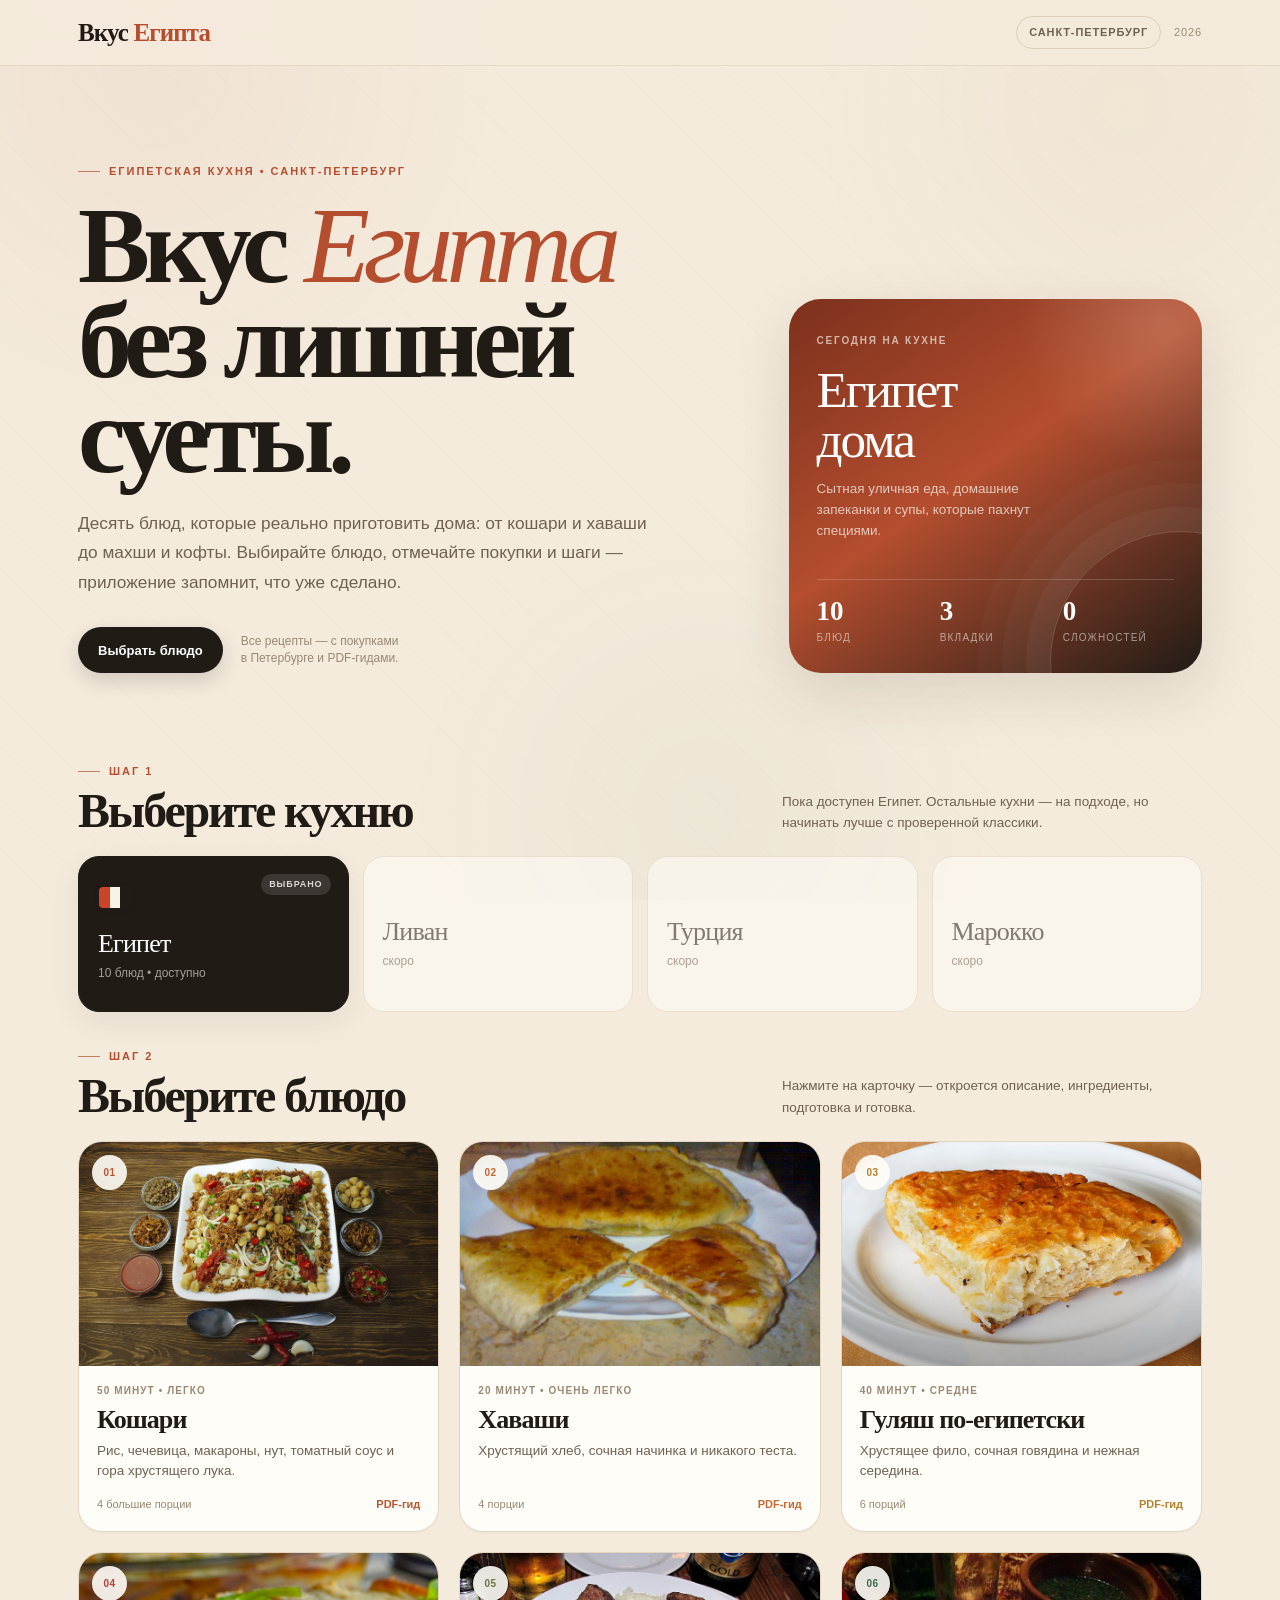
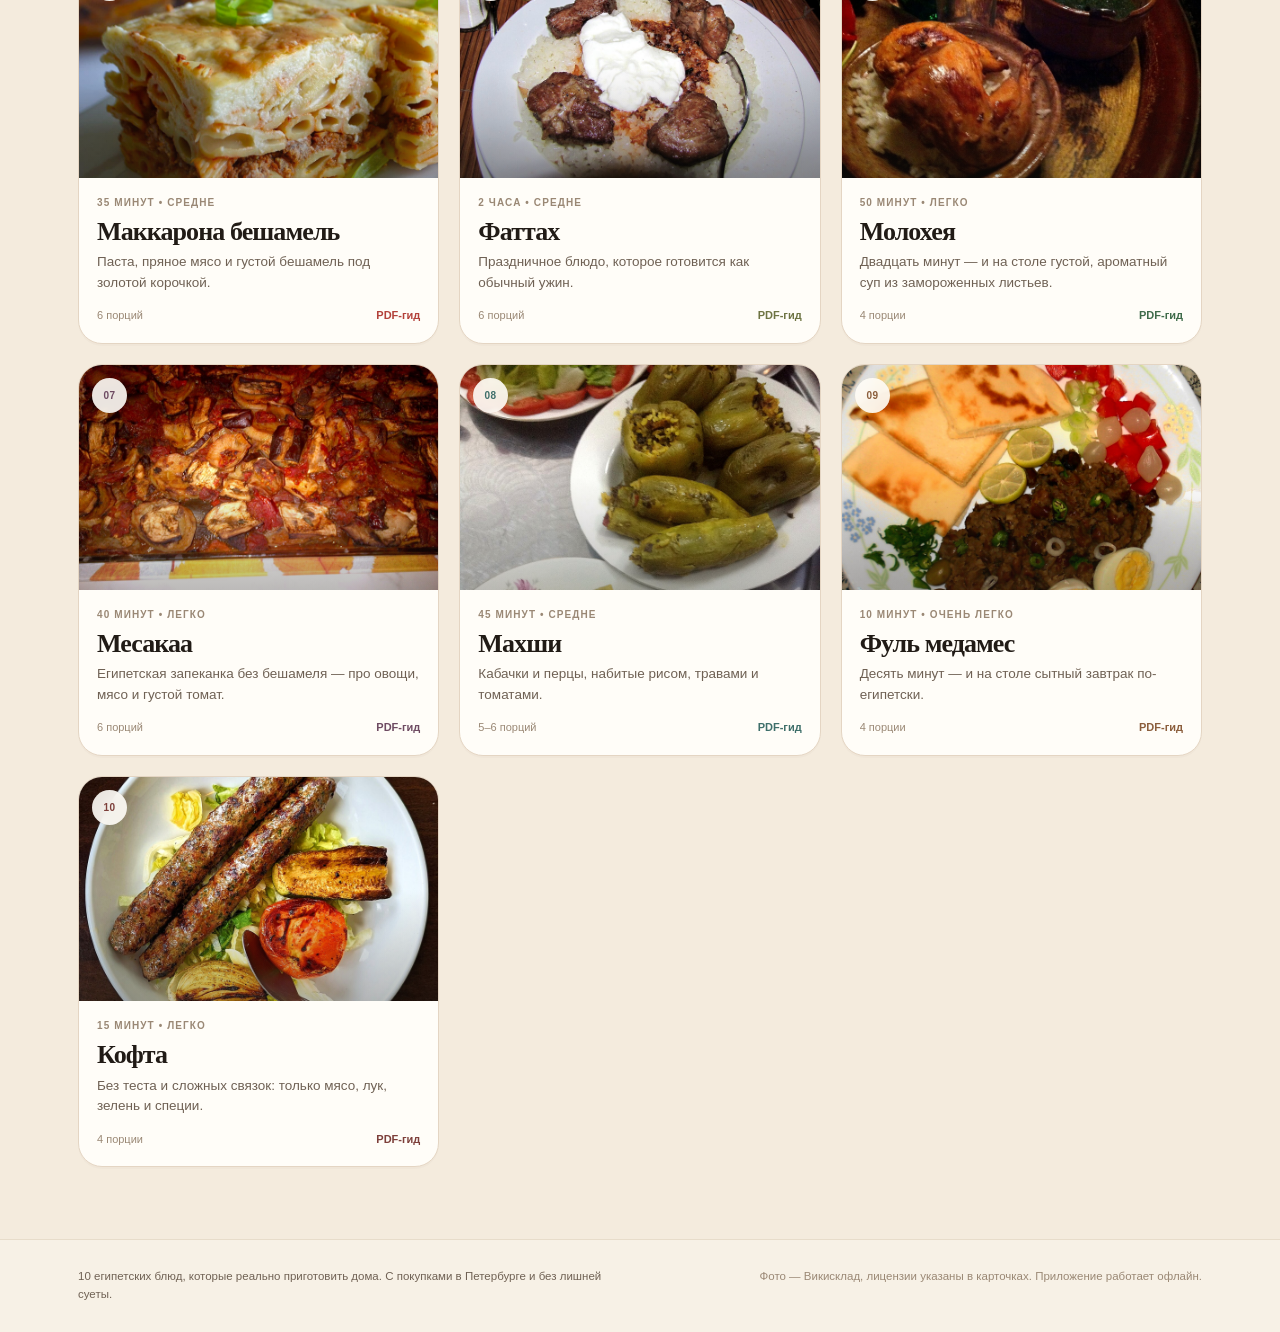
==== index.html @ f0e37bf4 "Add Egyptian recipe app and PDF guides" ====
<!doctype html>
<html lang="ru">
<head>
  <meta charset="utf-8">
  <meta name="viewport" content="width=device-width, initial-scale=1">
  <meta name="theme-color" content="#F4EBDD">
  <meta name="description" content="Интерактивные рецепты египетской кухни для Санкт-Петербурга: покупки, подготовка и готовка по шагам.">
  <title>Вкус Египта — рецепты для Санкт-Петербурга</title>
  <link rel="icon" href="data:image/svg+xml,%3Csvg xmlns='http://www.w3.org/2000/svg' viewBox='0 0 64 64'%3E%3Crect width='64' height='64' rx='16' fill='%23B44E2F'/%3E%3Ccircle cx='32' cy='27' r='11' fill='%23F4EBDD'/%3E%3Cpath d='M12 40c6-6 14-9 20-9s14 3 20 9v8H12z' fill='%23211B16'/%3E%3C/svg%3E">
  <link rel="stylesheet" href="styles.css">
</head>
<body>
  <a class="skip-link" href="#main">Перейти к рецептам</a>

  <header class="site-header">
    <div class="header-inner">
      <a class="brand" href="#/">Вкус <span>Египта</span></a>
      <div class="header-right">
        <span class="header-pill">Санкт-Петербург</span>
        <span class="header-year">2026</span>
      </div>
    </div>
  </header>

  <main id="main" tabindex="-1"></main>

  <footer class="site-footer">
    <div class="footer-inner">
      <p>10 египетских блюд, которые реально приготовить дома. С покупками в Петербурге и без лишней суеты.</p>
      <p class="footer-meta">Фото — Викисклад, лицензии указаны в карточках. Приложение работает офлайн.</p>
    </div>
  </footer>

  <div id="toast" class="toast" role="status" aria-live="polite"></div>

  <noscript>
    <div style="padding:24px;text-align:center">Для работы приложения нужен JavaScript.</div>
  </noscript>

  <script src="data.js"></script>
  <script src="app.js"></script>
</body>
</html>
---- styles.css ----
:root {
  --bg: #f4ebdd;
  --paper: #fffdf8;
  --paper-soft: #fbf6ee;
  --ink: #211b16;
  --ink-soft: #3b3028;
  --muted: #6f6154;
  --soft: #9a8875;
  --line: #e4d5c3;
  --terracotta: #b44e2f;
  --terracotta-dark: #7c301c;
  --green: #2f7a59;
  --green-dark: #246147;
  --green-light: #e4f4eb;
  --gold: #c89a46;
  --shadow: 0 20px 60px rgba(54, 36, 20, 0.12);
  --shadow-soft: 0 10px 30px rgba(54, 36, 20, 0.08);
  --radius-xl: 32px;
  --radius-lg: 24px;
  --radius-md: 18px;
  --max: 1180px;
  --ease: cubic-bezier(0.22, 0.61, 0.36, 1);
}

* {
  box-sizing: border-box;
}

html {
  scroll-behavior: smooth;
}

body {
  margin: 0;
  min-width: 320px;
  background: var(--bg);
  color: var(--ink);
  font-family: "Segoe UI", "Arial", system-ui, -apple-system, sans-serif;
  font-size: 16px;
  line-height: 1.5;
  -webkit-font-smoothing: antialiased;
  position: relative;
}

body::before {
  content: "";
  position: fixed;
  inset: 0;
  z-index: -1;
  pointer-events: none;
  opacity: 0.45;
  background-image:
    radial-gradient(circle at 12% 8%, rgba(180, 78, 47, 0.12), transparent 26%),
    radial-gradient(circle at 88% 12%, rgba(200, 154, 70, 0.12), transparent 24%),
    radial-gradient(circle at 55% 90%, rgba(47, 122, 89, 0.08), transparent 30%),
    repeating-linear-gradient(45deg, rgba(90, 61, 36, 0.025) 0 1px, transparent 1px 18px);
}

img {
  max-width: 100%;
  display: block;
}

a {
  color: inherit;
}

button,
input,
textarea,
select {
  font: inherit;
}

button {
  color: inherit;
}

::selection {
  background: var(--terracotta);
  color: #fff;
}

.skip-link {
  position: absolute;
  left: 16px;
  top: -80px;
  z-index: 100;
  padding: 10px 16px;
  border-radius: 999px;
  background: var(--ink);
  color: #fff;
  text-decoration: none;
  transition: top 0.2s ease;
}

.skip-link:focus {
  top: 12px;
}

.site-header {
  position: sticky;
  top: 0;
  z-index: 50;
  border-bottom: 1px solid rgba(164, 133, 96, 0.18);
  background: rgba(244, 235, 221, 0.82);
  backdrop-filter: blur(16px);
}

.header-inner {
  max-width: var(--max);
  margin: 0 auto;
  padding: 16px 28px;
  display: flex;
  align-items: center;
  justify-content: space-between;
  gap: 20px;
}

.brand {
  font-family: Georgia, "Times New Roman", serif;
  font-size: 25px;
  font-weight: 700;
  line-height: 1;
  text-decoration: none;
  letter-spacing: -0.035em;
}

.brand span {
  color: var(--terracotta);
}

.header-right {
  display: flex;
  align-items: center;
  gap: 13px;
}

.header-pill {
  padding: 7px 12px;
  border: 1px solid rgba(164, 133, 96, 0.28);
  border-radius: 999px;
  color: var(--muted);
  font-size: 11px;
  font-weight: 700;
  letter-spacing: 0.08em;
  text-transform: uppercase;
}

.header-year {
  color: var(--soft);
  font-size: 11px;
  letter-spacing: 0.08em;
}

main {
  max-width: var(--max);
  margin: 0 auto;
  padding: 0 28px 72px;
  outline: none;
}

/* Home */
.hero {
  display: grid;
  grid-template-columns: minmax(0, 1.22fr) minmax(290px, 0.78fr);
  gap: clamp(30px, 5vw, 70px);
  align-items: end;
  padding: clamp(52px, 7vw, 94px) 0 54px;
}

.eyebrow {
  display: inline-flex;
  align-items: center;
  gap: 9px;
  color: var(--terracotta);
  font-size: 11px;
  font-weight: 800;
  letter-spacing: 0.18em;
  text-transform: uppercase;
}

.eyebrow::before {
  content: "";
  width: 22px;
  height: 1px;
  background: currentColor;
  opacity: 0.7;
}

.hero h1 {
  max-width: 760px;
  margin: 18px 0 0;
  font-family: Georgia, "Times New Roman", serif;
  font-size: clamp(54px, 8.8vw, 108px);
  font-weight: 700;
  line-height: 0.88;
  letter-spacing: -0.06em;
}

.hero h1 em {
  color: var(--terracotta);
  font-style: italic;
  font-weight: 400;
}

.hero-lede {
  max-width: 590px;
  margin: 26px 0 0;
  color: var(--muted);
  font-size: clamp(16px, 1.35vw, 18px);
  line-height: 1.7;
}

.hero-actions {
  display: flex;
  flex-wrap: wrap;
  align-items: center;
  gap: 18px;
  margin-top: 30px;
}

.hero-note {
  color: var(--soft);
  font-size: 12px;
  line-height: 1.45;
}

.hero-card {
  position: relative;
  min-height: 320px;
  padding: 28px;
  border-radius: var(--radius-xl);
  overflow: hidden;
  background:
    radial-gradient(circle at 90% 6%, rgba(244, 235, 221, 0.18), transparent 28%),
    linear-gradient(145deg, #7c301c 0%, #b44e2f 46%, #211b16 100%);
  color: #fff;
  box-shadow: var(--shadow);
  display: flex;
  flex-direction: column;
  justify-content: space-between;
}

.hero-card::after {
  content: "";
  position: absolute;
  width: 260px;
  height: 260px;
  right: -110px;
  bottom: -120px;
  border: 1px solid rgba(255, 253, 248, 0.18);
  border-radius: 50%;
  box-shadow:
    0 0 0 24px rgba(255, 253, 248, 0.035),
    0 0 0 48px rgba(255, 253, 248, 0.025),
    0 0 0 72px rgba(255, 253, 248, 0.018);
  pointer-events: none;
}

.hc-kicker {
  font-size: 10px;
  font-weight: 800;
  letter-spacing: 0.18em;
  text-transform: uppercase;
  color: rgba(255, 253, 248, 0.64);
}

.hc-title {
  position: relative;
  z-index: 1;
  margin: 14px 0 10px;
  font-family: Georgia, "Times New Roman", serif;
  font-size: clamp(36px, 4vw, 52px);
  line-height: 0.98;
  letter-spacing: -0.04em;
}

.hc-text {
  position: relative;
  z-index: 1;
  max-width: 260px;
  color: rgba(255, 253, 248, 0.7);
  font-size: 13.5px;
  line-height: 1.55;
}

.hc-stats {
  position: relative;
  z-index: 1;
  display: grid;
  grid-template-columns: repeat(3, 1fr);
  gap: 12px;
  margin-top: 24px;
  padding-top: 18px;
  border-top: 1px solid rgba(255, 253, 248, 0.18);
}

.hc-stats strong {
  display: block;
  font-family: Georgia, "Times New Roman", serif;
  font-size: 27px;
  line-height: 1;
}

.hc-stats span {
  display: block;
  margin-top: 5px;
  color: rgba(255, 253, 248, 0.55);
  font-size: 10px;
  letter-spacing: 0.12em;
  text-transform: uppercase;
}

.section {
  padding-top: 28px;
}

.section-head {
  display: flex;
  align-items: end;
  justify-content: space-between;
  gap: 28px;
  margin-bottom: 22px;
}

.section-head h2 {
  margin: 7px 0 0;
  font-family: Georgia, "Times New Roman", serif;
  font-size: clamp(32px, 4vw, 48px);
  line-height: 0.98;
  letter-spacing: -0.045em;
}

.section-head p {
  max-width: 420px;
  margin: 0;
  color: var(--muted);
  font-size: 13.5px;
  line-height: 1.6;
}

.country-grid {
  display: grid;
  grid-template-columns: repeat(4, minmax(0, 1fr));
  gap: 14px;
}

.country-card {
  position: relative;
  min-height: 156px;
  padding: 19px;
  border: 1px solid var(--line);
  border-radius: 21px;
  background: var(--paper);
  text-align: left;
  cursor: pointer;
  overflow: hidden;
  transition:
    transform 0.25s var(--ease),
    box-shadow 0.25s var(--ease),
    border-color 0.25s var(--ease);
}

.country-card:hover:not(:disabled) {
  transform: translateY(-3px);
  border-color: rgba(180, 78, 47, 0.35);
  box-shadow: var(--shadow-soft);
}

.country-card.is-active {
  border-color: var(--ink);
  background: var(--ink);
  color: #fff;
  box-shadow: var(--shadow-soft);
}

.country-card.is-disabled {
  cursor: not-allowed;
  opacity: 0.54;
}

.country-flag {
  display: flex;
  width: 34px;
  height: 23px;
  border-radius: 5px;
  overflow: hidden;
  border: 1px solid rgba(33, 27, 22, 0.12);
  box-shadow: 0 1px 4px rgba(33, 27, 22, 0.12);
}

.country-flag i {
  flex: 1;
  display: block;
}

.country-flag i:nth-child(1) {
  background: #c9442b;
}

.country-flag i:nth-child(2) {
  background: #f8f3e8;
}

.country-flag i:nth-child(3) {
  background: #211b16;
}

.country-name {
  display: block;
  margin-top: 22px;
  font-family: Georgia, "Times New Roman", serif;
  font-size: 26px;
  line-height: 1;
  letter-spacing: -0.03em;
}

.country-meta {
  display: block;
  margin-top: 7px;
  color: var(--muted);
  font-size: 12px;
}

.country-card.is-active .country-meta {
  color: rgba(255, 253, 248, 0.58);
}

.country-mark {
  position: absolute;
  top: 17px;
  right: 17px;
  padding: 4px 8px;
  border-radius: 999px;
  background: rgba(255, 253, 248, 0.12);
  color: rgba(255, 253, 248, 0.82);
  font-size: 9px;
  font-weight: 700;
  letter-spacing: 0.1em;
  text-transform: uppercase;
}

.dish-grid {
  display: grid;
  grid-template-columns: repeat(3, minmax(0, 1fr));
  gap: 20px;
  margin-top: 8px;
}

.dish-card {
  display: flex;
  flex-direction: column;
  overflow: hidden;
  border: 1px solid var(--line);
  border-radius: var(--radius-lg);
  background: var(--paper);
  color: var(--ink);
  text-decoration: none;
  box-shadow: 0 2px 0 rgba(54, 36, 20, 0.02);
  transition:
    transform 0.3s var(--ease),
    box-shadow 0.3s var(--ease),
    border-color 0.3s var(--ease);
  animation: cardIn 0.55s var(--ease) both;
}

.dish-card:nth-child(2) { animation-delay: 0.03s; }
.dish-card:nth-child(3) { animation-delay: 0.06s; }
.dish-card:nth-child(4) { animation-delay: 0.09s; }
.dish-card:nth-child(5) { animation-delay: 0.12s; }
.dish-card:nth-child(6) { animation-delay: 0.15s; }
.dish-card:nth-child(7) { animation-delay: 0.18s; }
.dish-card:nth-child(8) { animation-delay: 0.21s; }
.dish-card:nth-child(9) { animation-delay: 0.24s; }
.dish-card:nth-child(10) { animation-delay: 0.27s; }

.dish-card:hover {
  transform: translateY(-5px);
  border-color: color-mix(in srgb, var(--card-accent) 42%, var(--line));
  box-shadow: var(--shadow);
}

.dish-media {
  position: relative;
  aspect-ratio: 8 / 5;
  overflow: hidden;
  background: var(--paper-soft);
}

.dish-media::after {
  content: "";
  position: absolute;
  inset: 0;
  background: linear-gradient(180deg, rgba(33, 27, 22, 0) 50%, rgba(33, 27, 22, 0.3));
  pointer-events: none;
}

.dish-media img {
  width: 100%;
  height: 100%;
  object-fit: cover;
  transition: transform 0.6s var(--ease);
}

.dish-card:hover .dish-media img {
  transform: scale(1.045);
}

.dish-index {
  position: absolute;
  z-index: 1;
  top: 13px;
  left: 13px;
  display: grid;
  place-items: center;
  width: 35px;
  height: 35px;
  border-radius: 50%;
  background: rgba(255, 253, 248, 0.9);
  color: var(--card-accent);
  font-size: 10px;
  font-weight: 800;
  letter-spacing: 0.05em;
  backdrop-filter: blur(8px);
}

.dish-body {
  display: flex;
  flex: 1;
  flex-direction: column;
  padding: 17px 18px 19px;
}

.dish-kicker {
  color: var(--soft);
  font-size: 10px;
  font-weight: 700;
  letter-spacing: 0.11em;
  text-transform: uppercase;
}

.dish-body h3 {
  margin: 8px 0 7px;
  font-family: Georgia, "Times New Roman", serif;
  font-size: 26px;
  line-height: 1.06;
  letter-spacing: -0.035em;
}

.dish-body p {
  margin: 0;
  color: var(--muted);
  font-size: 13.5px;
  line-height: 1.52;
}

.dish-footer {
  display: flex;
  align-items: center;
  justify-content: space-between;
  gap: 12px;
  margin-top: auto;
  padding-top: 14px;
  color: var(--soft);
  font-size: 11px;
}

.dish-footer span:last-child {
  color: var(--card-accent);
  font-weight: 700;
}

/* Buttons */
.btn {
  display: inline-flex;
  align-items: center;
  justify-content: center;
  gap: 9px;
  min-height: 46px;
  padding: 0 19px;
  border: 1px solid transparent;
  border-radius: 999px;
  font-size: 13px;
  font-weight: 700;
  line-height: 1;
  text-decoration: none;
  cursor: pointer;
  transition:
    transform 0.2s var(--ease),
    background 0.2s ease,
    color 0.2s ease,
    border-color 0.2s ease,
    box-shadow 0.2s ease;
}

.btn:hover {
  transform: translateY(-1px);
}

.btn:active {
  transform: translateY(0);
}

.btn-primary {
  background: var(--ink);
  color: #fff;
  box-shadow: 0 8px 20px rgba(33, 27, 22, 0.16);
}

.btn-primary:hover {
  background: var(--terracotta);
}

.btn-light {
  background: #fff;
  color: var(--ink);
}

.btn-light:hover {
  background: var(--paper-soft);
}

.btn-ghost {
  border-color: rgba(255, 253, 248, 0.36);
  background: rgba(255, 253, 248, 0.08);
  color: #fff;
  backdrop-filter: blur(8px);
}

.btn-ghost:hover {
  background: rgba(255, 253, 248, 0.16);
}

.btn-block {
  width: 100%;
}

/* Detail */
.detail-page {
  padding-top: 28px;
  --accent: var(--terracotta);
  --accent-dark: var(--terracotta-dark);
  --accent-light: #f2d7c6;
}

.back-link {
  display: inline-flex;
  align-items: center;
  gap: 8px;
  margin-bottom: 18px;
  color: var(--muted);
  font-size: 12px;
  font-weight: 700;
  letter-spacing: 0.08em;
  text-decoration: none;
  text-transform: uppercase;
}

.back-link::before {
  content: "";
  width: 20px;
  height: 1px;
  background: currentColor;
  transition: width 0.2s ease;
}

.back-link:hover {
  color: var(--accent-dark);
}

.back-link:hover::before {
  width: 30px;
}

.detail-hero {
  position: relative;
  min-height: clamp(480px, 58vw, 610px);
  overflow: hidden;
  border-radius: var(--radius-xl);
  background: #1a1511;
  box-shadow: var(--shadow);
  isolation: isolate;
}

.detail-hero > img {
  position: absolute;
  inset: 0;
  z-index: -2;
  width: 100%;
  height: 100%;
  object-fit: cover;
  transform: scale(1.01);
}

.detail-hero::before {
  content: "";
  position: absolute;
  inset: 0;
  z-index: -1;
  background:
    linear-gradient(180deg, rgba(15, 11, 8, 0.12) 0%, rgba(15, 11, 8, 0.2) 35%, rgba(15, 11, 8, 0.88) 100%),
    linear-gradient(90deg, rgba(15, 11, 8, 0.45) 0%, transparent 62%);
}

.detail-hero-content {
  min-height: inherit;
  display: flex;
  flex-direction: column;
  justify-content: flex-end;
  padding: clamp(24px, 4vw, 42px);
  color: #fff;
}

.detail-kicker {
  display: flex;
  align-items: center;
  gap: 10px;
  color: rgba(255, 253, 248, 0.66);
  font-size: 10px;
  font-weight: 800;
  letter-spacing: 0.18em;
  text-transform: uppercase;
}

.detail-kicker .dot {
  width: 6px;
  height: 6px;
  border-radius: 50%;
  background: var(--accent-light);
}

.detail-title {
  max-width: 820px;
  margin: 12px 0 10px;
  font-family: Georgia, "Times New Roman", serif;
  font-size: clamp(48px, 7.5vw, 86px);
  font-weight: 700;
  line-height: 0.9;
  letter-spacing: -0.055em;
  text-wrap: balance;
}

.detail-subtitle {
  max-width: 610px;
  margin: 0;
  color: rgba(255, 253, 248, 0.75);
  font-family: Georgia, "Times New Roman", serif;
  font-size: clamp(18px, 2vw, 24px);
  font-style: italic;
  line-height: 1.35;
}

.detail-chips {
  display: flex;
  flex-wrap: wrap;
  gap: 8px;
  margin-top: 22px;
}

.chip {
  padding: 8px 12px;
  border: 1px solid rgba(255, 253, 248, 0.22);
  border-radius: 999px;
  background: rgba(255, 253, 248, 0.09);
  color: rgba(255, 253, 248, 0.86);
  font-size: 11px;
  backdrop-filter: blur(8px);
}

.detail-actions {
  display: flex;
  flex-wrap: wrap;
  align-items: center;
  gap: 10px;
  margin-top: 24px;
}

.scroll-hint {
  position: absolute;
  right: clamp(24px, 4vw, 42px);
  bottom: clamp(24px, 4vw, 42px);
  display: flex;
  align-items: center;
  gap: 10px;
  color: rgba(255, 253, 248, 0.56);
  font-size: 10px;
  letter-spacing: 0.13em;
  text-transform: uppercase;
}

.scroll-hint i {
  position: relative;
  display: block;
  width: 1px;
  height: 36px;
  overflow: hidden;
  background: rgba(255, 253, 248, 0.24);
}

.scroll-hint i::after {
  content: "";
  position: absolute;
  left: 0;
  top: -50%;
  width: 1px;
  height: 50%;
  background: rgba(255, 253, 248, 0.85);
  animation: scrollLine 1.8s ease-in-out infinite;
}

.detail-body {
  display: grid;
  grid-template-columns: minmax(0, 1fr) 322px;
  gap: clamp(28px, 4vw, 46px);
  align-items: start;
  margin-top: 38px;
}

.detail-main {
  min-width: 0;
}

.description-card {
  padding: clamp(22px, 3vw, 32px);
  border: 1px solid var(--line);
  border-radius: var(--radius-lg);
  background: var(--paper);
  box-shadow: var(--shadow-soft);
}

.description-card h2 {
  margin: 7px 0 15px;
  font-family: Georgia, "Times New Roman", serif;
  font-size: clamp(30px, 3.5vw, 43px);
  line-height: 1;
  letter-spacing: -0.04em;
}

.description-card p {
  margin: 0;
  color: var(--muted);
  font-size: 16px;
  line-height: 1.75;
}

.why-grid {
  display: grid;
  grid-template-columns: repeat(2, minmax(0, 1fr));
  gap: 9px;
  margin-top: 22px;
}

.why-item {
  display: flex;
  gap: 10px;
  padding: 11px 12px;
  border-radius: 14px;
  background: var(--paper-soft);
  color: var(--ink-soft);
  font-size: 12.5px;
  line-height: 1.5;
}

.why-item::before {
  content: "";
  flex: 0 0 auto;
  width: 6px;
  height: 6px;
  margin-top: 7px;
  border-radius: 50%;
  background: var(--accent);
}

.steps-heading {
  display: flex;
  align-items: end;
  justify-content: space-between;
  gap: 16px;
  margin: 38px 0 14px;
}

.steps-heading h2 {
  margin: 6px 0 0;
  font-family: Georgia, "Times New Roman", serif;
  font-size: clamp(32px, 4vw, 47px);
  line-height: 0.98;
  letter-spacing: -0.045em;
}

.steps-heading p {
  max-width: 240px;
  margin: 0;
  color: var(--soft);
  font-size: 11.5px;
  line-height: 1.5;
  text-align: right;
}

.accordions {
  display: grid;
  gap: 12px;
}

.accordion {
  overflow: hidden;
  border: 1px solid var(--line);
  border-radius: var(--radius-lg);
  background: var(--paper);
  box-shadow: 0 4px 16px rgba(54, 36, 20, 0.03);
}

.accordion.is-open {
  border-color: color-mix(in srgb, var(--accent) 34%, var(--line));
  box-shadow: var(--shadow-soft);
}

.accordion-trigger {
  width: 100%;
  display: flex;
  align-items: center;
  gap: 14px;
  padding: 17px 18px;
  border: 0;
  background: transparent;
  text-align: left;
  cursor: pointer;
}

.acc-index {
  flex: 0 0 auto;
  display: grid;
  place-items: center;
  width: 43px;
  height: 43px;
  border-radius: 50%;
  background: var(--accent-light);
  color: var(--accent-dark);
  font-size: 11px;
  font-weight: 800;
  letter-spacing: 0.04em;
  transition:
    background 0.25s ease,
    color 0.25s ease;
}

.accordion.is-open .acc-index {
  background: var(--accent-dark);
  color: #fff;
}

.acc-main {
  display: flex;
  flex-direction: column;
  min-width: 0;
}

.acc-kicker {
  color: var(--soft);
  font-size: 9px;
  font-weight: 800;
  letter-spacing: 0.14em;
  text-transform: uppercase;
}

.acc-title {
  margin-top: 2px;
  font-family: Georgia, "Times New Roman", serif;
  font-size: clamp(21px, 2.2vw, 27px);
  line-height: 1.1;
  letter-spacing: -0.025em;
}

.acc-count {
  flex: 0 0 auto;
  margin-left: auto;
  padding: 5px 9px;
  border-radius: 999px;
  background: var(--paper-soft);
  color: var(--muted);
  font-size: 10px;
  font-weight: 700;
  font-variant-numeric: tabular-nums;
}

.acc-chevron {
  flex: 0 0 auto;
  width: 26px;
  height: 26px;
  border-radius: 50%;
  border: 1px solid var(--line);
  position: relative;
  transition:
    transform 0.3s var(--ease),
    background 0.25s ease;
}

.acc-chevron::before {
  content: "";
  position: absolute;
  left: 9px;
  top: 8px;
  width: 7px;
  height: 7px;
  border-right: 1.5px solid var(--muted);
  border-bottom: 1.5px solid var(--muted);
  transform: rotate(45deg);
  transition: transform 0.3s var(--ease);
}

.accordion.is-open .acc-chevron {
  background: var(--accent);
  border-color: var(--accent);
}

.accordion.is-open .acc-chevron::before {
  top: 9px;
  border-color: #fff;
  transform: rotate(225deg);
}

.accordion-panel {
  display: none;
  padding: 0 14px 15px;
}

.accordion.is-open .accordion-panel {
  display: block;
  animation: panelIn 0.25s ease both;
}

.item-list {
  display: grid;
  gap: 8px;
}

.accordion[data-section="ingredients"] .item-list {
  grid-template-columns: repeat(2, minmax(0, 1fr));
}

.item {
  width: 100%;
  display: flex;
  align-items: flex-start;
  gap: 11px;
  padding: 12px 12px;
  border: 1px solid var(--line);
  border-radius: 15px;
  background: #fffdf9;
  text-align: left;
  cursor: pointer;
  transition:
    background 0.2s ease,
    border-color 0.2s ease,
    box-shadow 0.2s ease,
    transform 0.2s var(--ease),
    color 0.2s ease;
}

.item:hover {
  border-color: color-mix(in srgb, var(--accent) 38%, var(--line));
  transform: translateY(-1px);
}

.item:focus-visible,
.accordion-trigger:focus-visible,
.btn:focus-visible,
.back-link:focus-visible,
.country-card:focus-visible {
  outline: 2px solid var(--accent);
  outline-offset: 3px;
}

.item.is-done {
  border-color: #7bc7a2;
  background: var(--green-light);
  box-shadow:
    0 0 0 3px rgba(47, 122, 89, 0.1),
    0 8px 22px rgba(47, 122, 89, 0.12);
}

.item-check {
  flex: 0 0 auto;
  display: grid;
  place-items: center;
  width: 24px;
  height: 24px;
  margin-top: 1px;
  border: 1.5px solid #d8c8b5;
  border-radius: 50%;
  background: #fff;
  color: #fff;
  transition:
    background 0.2s ease,
    border-color 0.2s ease,
    transform 0.2s var(--ease);
}

.item-check svg {
  width: 14px;
  height: 14px;
  opacity: 0;
  transform: scale(0.65);
  transition:
    opacity 0.18s ease,
    transform 0.18s var(--ease);
}

.item.is-done .item-check {
  border-color: var(--green);
  background: var(--green);
}

.item.is-done .item-check svg {
  opacity: 1;
  transform: scale(1);
}

.item-content {
  flex: 1;
  min-width: 0;
  display: flex;
  flex-direction: column;
  gap: 3px;
}

.item-title {
  font-size: 13.5px;
  font-weight: 650;
  line-height: 1.4;
  color: var(--ink);
}

.item.is-done .item-title {
  color: var(--green-dark);
}

.item-amount {
  display: inline-block;
  margin-left: 5px;
  color: var(--accent-dark);
  font-size: 11.5px;
  font-weight: 700;
  white-space: nowrap;
}

.item-note {
  color: var(--muted);
  font-size: 11.5px;
  line-height: 1.45;
}

.item.is-done .item-note {
  color: #557366;
}

.item-percent {
  display: inline-flex;
  align-items: center;
  justify-content: center;
  min-width: 35px;
  margin-right: 5px;
  padding: 2px 5px;
  border-radius: 6px;
  background: var(--accent-light);
  color: var(--accent-dark);
  font-size: 9px;
  font-weight: 800;
  letter-spacing: 0.02em;
  vertical-align: 1px;
}

.item.is-done .item-percent {
  background: rgba(47, 122, 89, 0.12);
  color: var(--green-dark);
}

.item-status {
  flex: 0 0 auto;
  align-self: center;
  color: var(--soft);
  font-size: 9px;
  font-weight: 800;
  letter-spacing: 0.1em;
  text-transform: uppercase;
  white-space: nowrap;
  transition: color 0.2s ease;
}

.item.is-done .item-status {
  color: var(--green-dark);
}

.detail-side {
  position: sticky;
  top: 94px;
  display: grid;
  gap: 12px;
}

.side-card {
  padding: 20px;
  border: 1px solid var(--line);
  border-radius: var(--radius-lg);
  background: var(--paper);
  box-shadow: var(--shadow-soft);
}

.side-kicker {
  color: var(--soft);
  font-size: 9px;
  font-weight: 800;
  letter-spacing: 0.16em;
  text-transform: uppercase;
}

.progress-top {
  display: flex;
  align-items: baseline;
  justify-content: space-between;
  gap: 10px;
  margin-top: 8px;
}

.progress-percent {
  font-family: Georgia, "Times New Roman", serif;
  font-size: 44px;
  line-height: 1;
  letter-spacing: -0.06em;
}

.progress-copy {
  color: var(--soft);
  font-size: 10px;
  font-variant-numeric: tabular-nums;
}

.progress-track {
  height: 7px;
  margin-top: 15px;
  overflow: hidden;
  border-radius: 999px;
  background: #eee2d3;
}

.progress-fill {
  width: 0;
  height: 100%;
  border-radius: inherit;
  background: linear-gradient(90deg, var(--green), #69b88d);
  transition: width 0.35s var(--ease);
}

.side-note {
  margin: 13px 0 0;
  color: var(--muted);
  font-size: 11.5px;
  line-height: 1.55;
}

.reset-btn {
  width: 100%;
  margin-top: 15px;
  padding: 9px 12px;
  border: 1px solid var(--line);
  border-radius: 10px;
  background: transparent;
  color: var(--muted);
  font-size: 10px;
  font-weight: 700;
  letter-spacing: 0.08em;
  text-transform: uppercase;
  cursor: pointer;
  transition:
    border-color 0.2s ease,
    color 0.2s ease,
    background 0.2s ease;
}

.reset-btn:hover {
  border-color: var(--terracotta);
  background: #fff5f1;
  color: var(--terracotta-dark);
}

.pdf-card {
  background:
    radial-gradient(circle at 100% 0%, var(--accent-light), transparent 58%),
    var(--paper);
}

.pdf-card h3 {
  margin: 8px 0 7px;
  font-family: Georgia, "Times New Roman", serif;
  font-size: 24px;
  line-height: 1.08;
  letter-spacing: -0.03em;
}

.pdf-card p {
  margin: 0 0 15px;
  color: var(--muted);
  font-size: 11.5px;
  line-height: 1.55;
}

.photo-credit {
  margin: 2px 4px 0;
  color: var(--soft);
  font-size: 9px;
  line-height: 1.5;
}

.photo-credit a {
  color: var(--muted);
  text-decoration: underline;
  text-underline-offset: 2px;
}

/* Toast */
.toast {
  position: fixed;
  left: 50%;
  bottom: 22px;
  z-index: 80;
  max-width: calc(100vw - 40px);
  padding: 12px 18px;
  border-radius: 999px;
  background: var(--ink);
  color: #fff;
  font-size: 12px;
  font-weight: 600;
  box-shadow: 0 14px 36px rgba(33, 27, 22, 0.28);
  opacity: 0;
  pointer-events: none;
  transform: translate(-50%, 16px);
  transition:
    opacity 0.22s ease,
    transform 0.22s var(--ease);
}

.toast.is-visible {
  opacity: 1;
  transform: translate(-50%, 0);
}

/* Footer */
.site-footer {
  border-top: 1px solid rgba(164, 133, 96, 0.2);
  background: rgba(255, 253, 248, 0.32);
}

.footer-inner {
  max-width: var(--max);
  margin: 0 auto;
  padding: 28px;
  display: flex;
  align-items: start;
  justify-content: space-between;
  gap: 28px;
}

.footer-inner p {
  max-width: 530px;
  margin: 0;
  color: var(--muted);
  font-size: 11.5px;
  line-height: 1.55;
}

.footer-meta {
  text-align: right;
  color: var(--soft) !important;
}

/* Animations */
@keyframes cardIn {
  from {
    opacity: 0;
    transform: translateY(16px);
  }
  to {
    opacity: 1;
    transform: translateY(0);
  }
}

@keyframes panelIn {
  from {
    opacity: 0;
    transform: translateY(-5px);
  }
  to {
    opacity: 1;
    transform: translateY(0);
  }
}

@keyframes scrollLine {
  0% {
    top: -50%;
  }
  55%,
  100% {
    top: 100%;
  }
}

/* Responsive */
@media (max-width: 980px) {
  .hero {
    grid-template-columns: 1fr;
    align-items: start;
    padding-top: 48px;
  }

  .hero-card {
    min-height: 238px;
  }

  .hc-text {
    max-width: 430px;
  }

  .country-grid {
    grid-template-columns: repeat(2, minmax(0, 1fr));
  }

  .dish-grid {
    grid-template-columns: repeat(2, minmax(0, 1fr));
  }

  .detail-body {
    grid-template-columns: 1fr;
  }

  .detail-side {
    position: static;
    grid-template-columns: repeat(2, minmax(0, 1fr));
  }

  .photo-credit {
    grid-column: 1 / -1;
  }

  .scroll-hint {
    display: none;
  }
}

@media (max-width: 720px) {
  .header-inner,
  main,
  .footer-inner {
    padding-left: 18px;
    padding-right: 18px;
  }

  .header-inner {
    padding-top: 14px;
    padding-bottom: 14px;
  }

  .header-pill {
    display: none;
  }

  .brand {
    font-size: 22px;
  }

  .hero {
    padding-top: 38px;
    padding-bottom: 38px;
  }

  .hero h1 {
    font-size: clamp(50px, 15vw, 78px);
  }

  .hero-lede {
    font-size: 15.5px;
  }

  .section-head {
    display: block;
  }

  .section-head p {
    margin-top: 10px;
  }

  .country-grid {
    gap: 10px;
  }

  .country-card {
    min-height: 138px;
    padding: 15px;
  }

  .country-name {
    margin-top: 16px;
    font-size: 22px;
  }

  .country-mark {
    top: 12px;
    right: 12px;
  }

  .dish-grid {
    grid-template-columns: 1fr;
  }

  .detail-page {
    padding-top: 18px;
  }

  .detail-hero {
    min-height: 470px;
    border-radius: 24px;
  }

  .detail-hero-content {
    padding: 22px;
  }

  .detail-title {
    font-size: clamp(44px, 13vw, 64px);
  }

  .detail-chips {
    gap: 6px;
  }

  .chip {
    padding: 7px 9px;
    font-size: 10px;
  }

  .detail-actions {
    gap: 8px;
  }

  .detail-actions .btn {
    flex: 1 1 auto;
    min-height: 43px;
  }

  .description-card {
    border-radius: 21px;
  }

  .why-grid {
    grid-template-columns: 1fr;
  }

  .steps-heading {
    display: block;
    margin-top: 30px;
  }

  .steps-heading p {
    margin-top: 8px;
    text-align: left;
  }

  .accordion {
    border-radius: 20px;
  }

  .accordion-trigger {
    gap: 11px;
    padding: 14px;
  }

  .acc-index {
    width: 38px;
    height: 38px;
    font-size: 10px;
  }

  .acc-title {
    font-size: 21px;
  }

  .acc-count {
    display: none;
  }

  .accordion-panel {
    padding: 0 10px 11px;
  }

  .accordion[data-section="ingredients"] .item-list {
    grid-template-columns: 1fr;
  }

  .item {
    gap: 9px;
    padding: 11px;
  }

  .item-status {
    font-size: 8px;
  }

  .detail-side {
    grid-template-columns: 1fr;
  }

  .progress-percent {
    font-size: 40px;
  }

  .footer-inner {
    display: block;
  }

  .footer-meta {
    margin-top: 10px !important;
    text-align: left;
  }
}

@media (max-width: 420px) {
  .hero h1 {
    font-size: 48px;
  }

  .country-grid {
    grid-template-columns: 1fr;
  }

  .country-card {
    min-height: 112px;
  }

  .country-name {
    margin-top: 12px;
  }

  .country-mark {
    position: static;
    display: inline-block;
    margin-top: 10px;
  }

  .detail-hero {
    min-height: 420px;
  }

  .detail-title {
    font-size: 42px;
  }

  .detail-kicker {
    font-size: 9px;
  }

  .item-status {
    display: none;
  }
}

@media (prefers-reduced-motion: reduce) {
  *,
  *::before,
  *::after {
    animation-duration: 0.01ms !important;
    animation-iteration-count: 1 !important;
    scroll-behavior: auto !important;
    transition-duration: 0.01ms !important;
  }
}
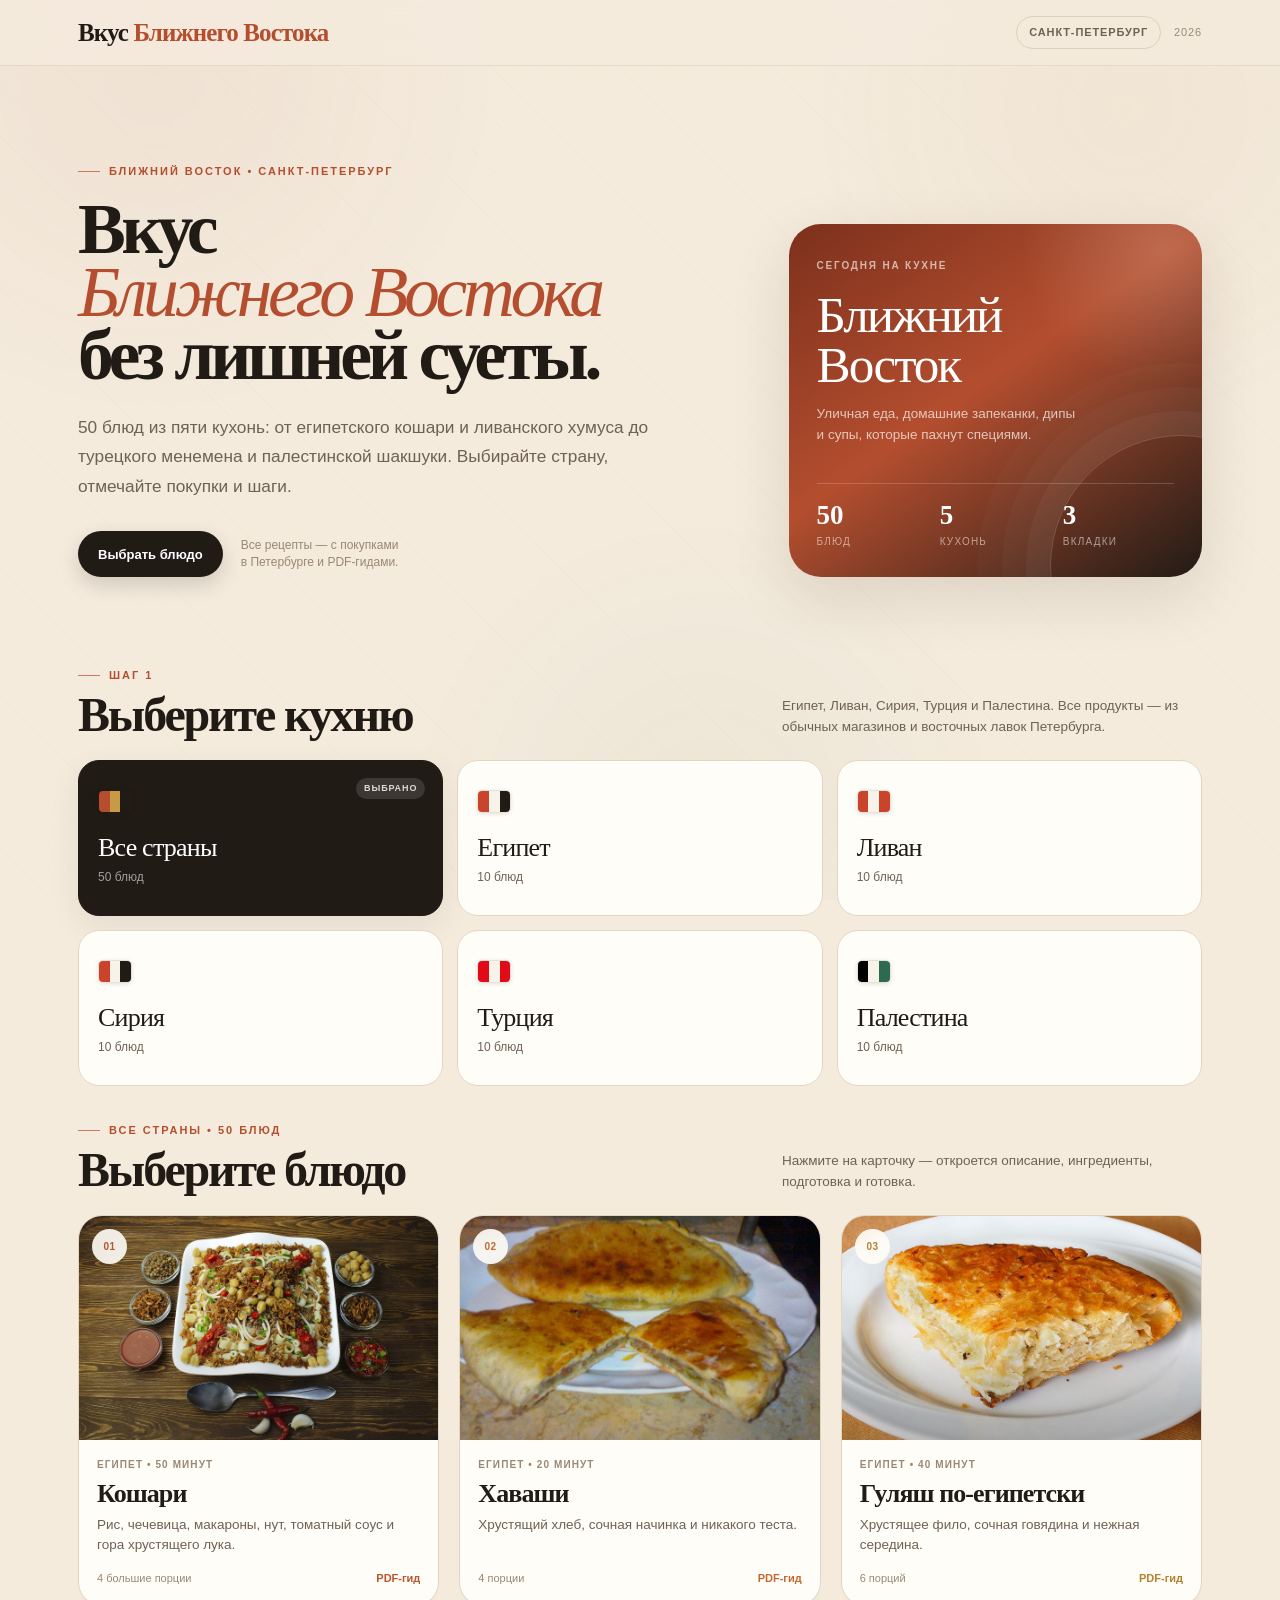
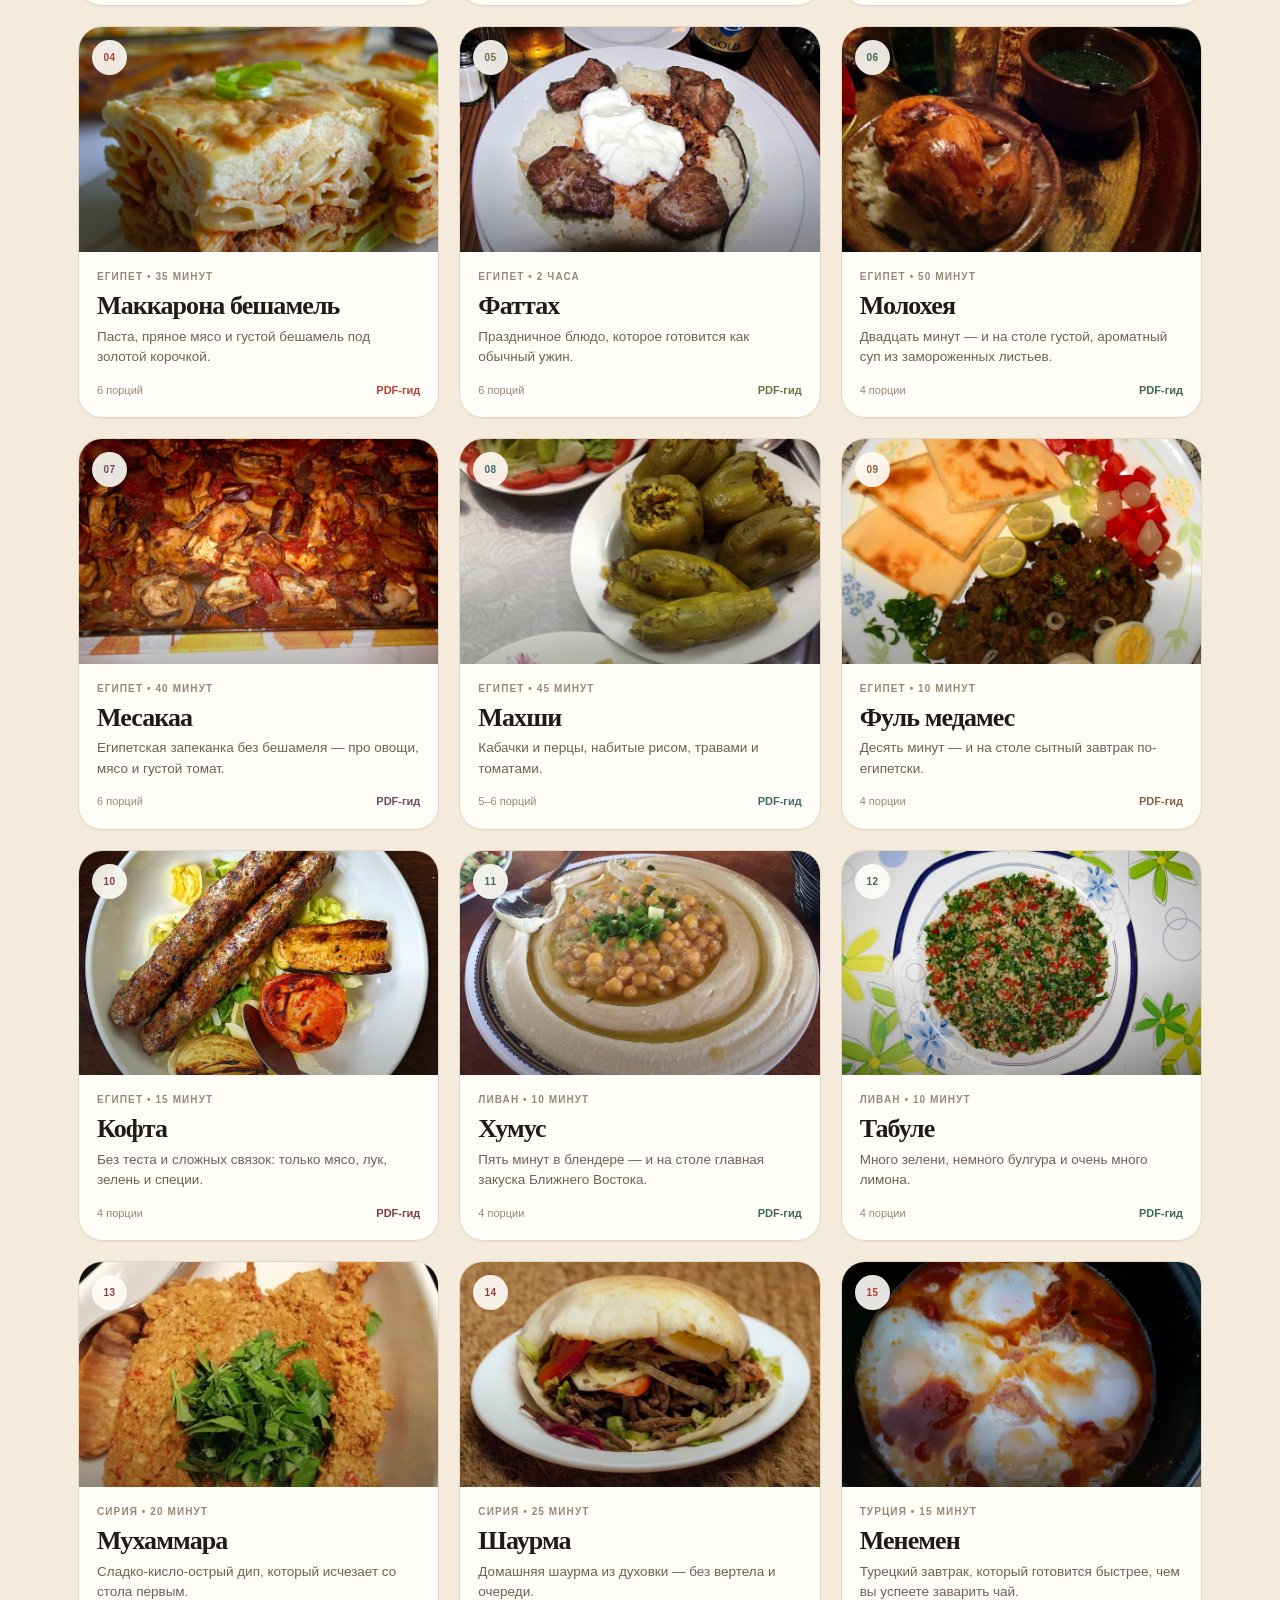
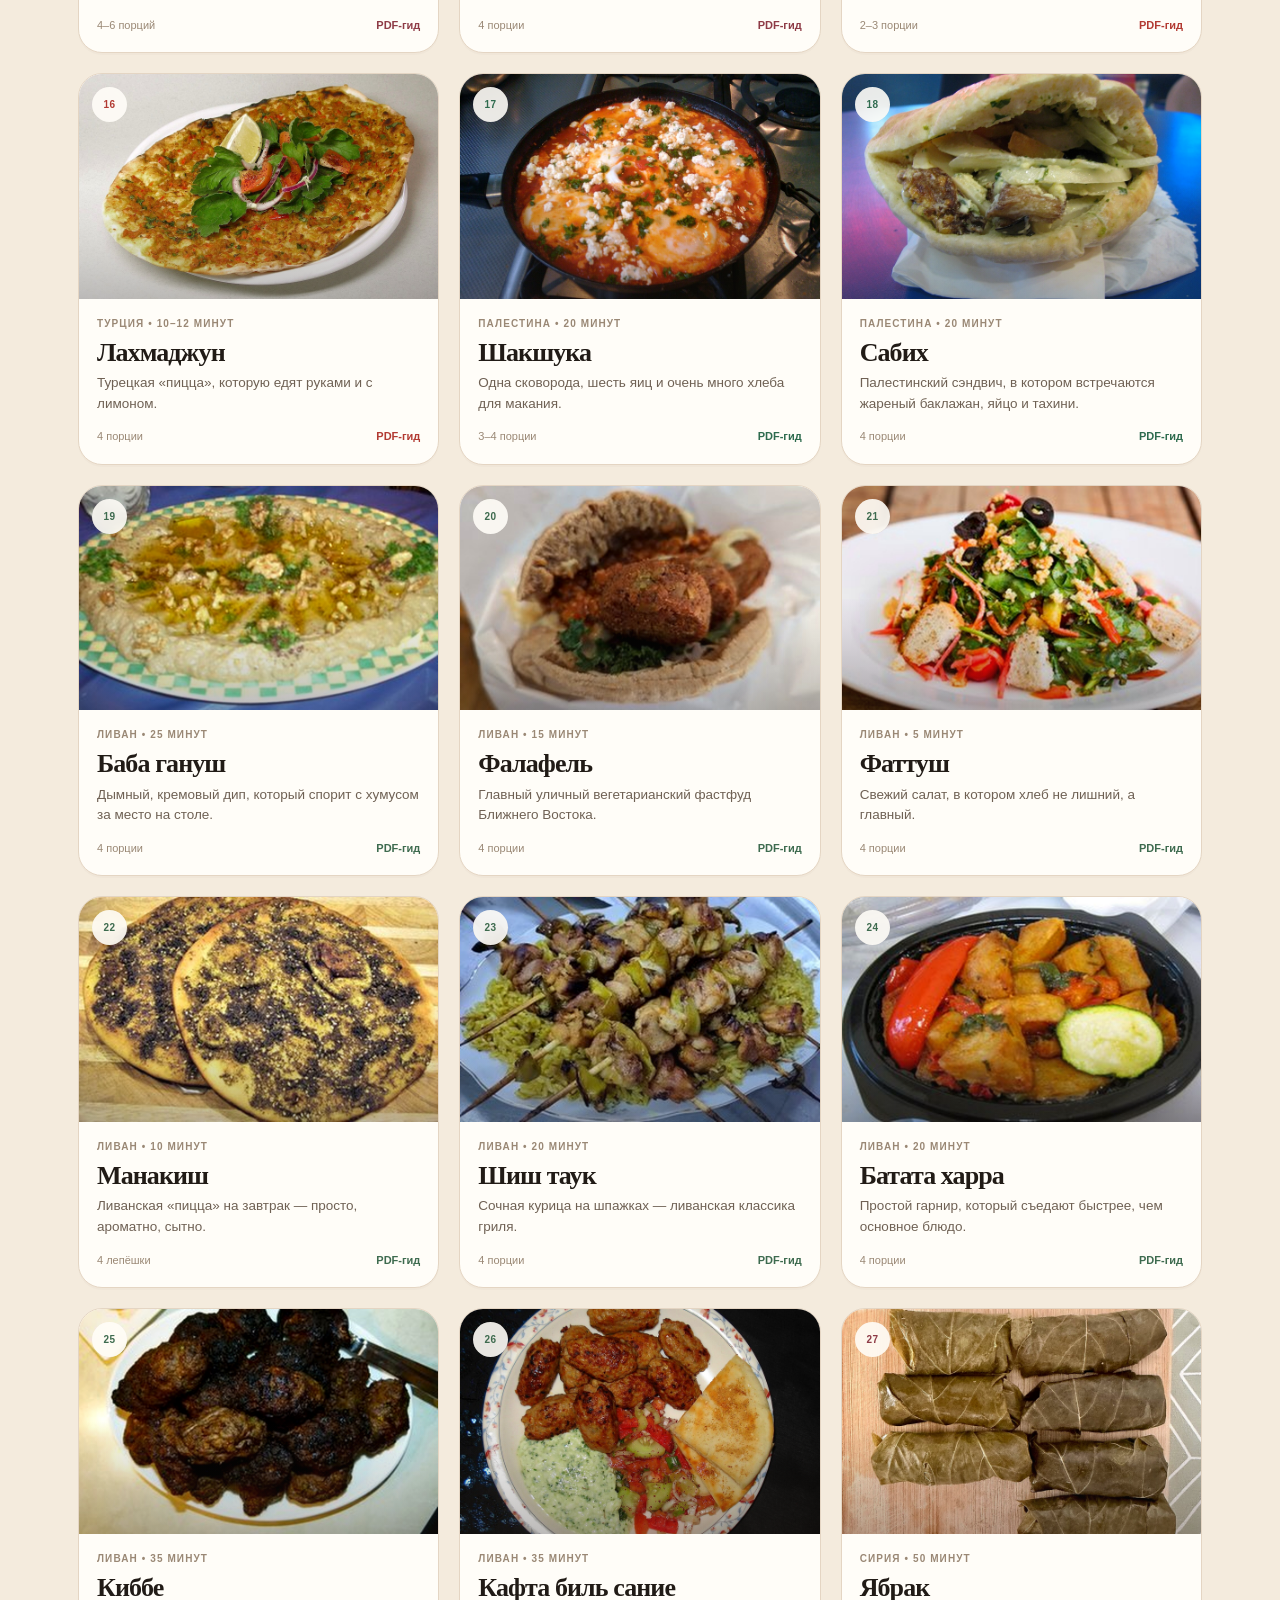
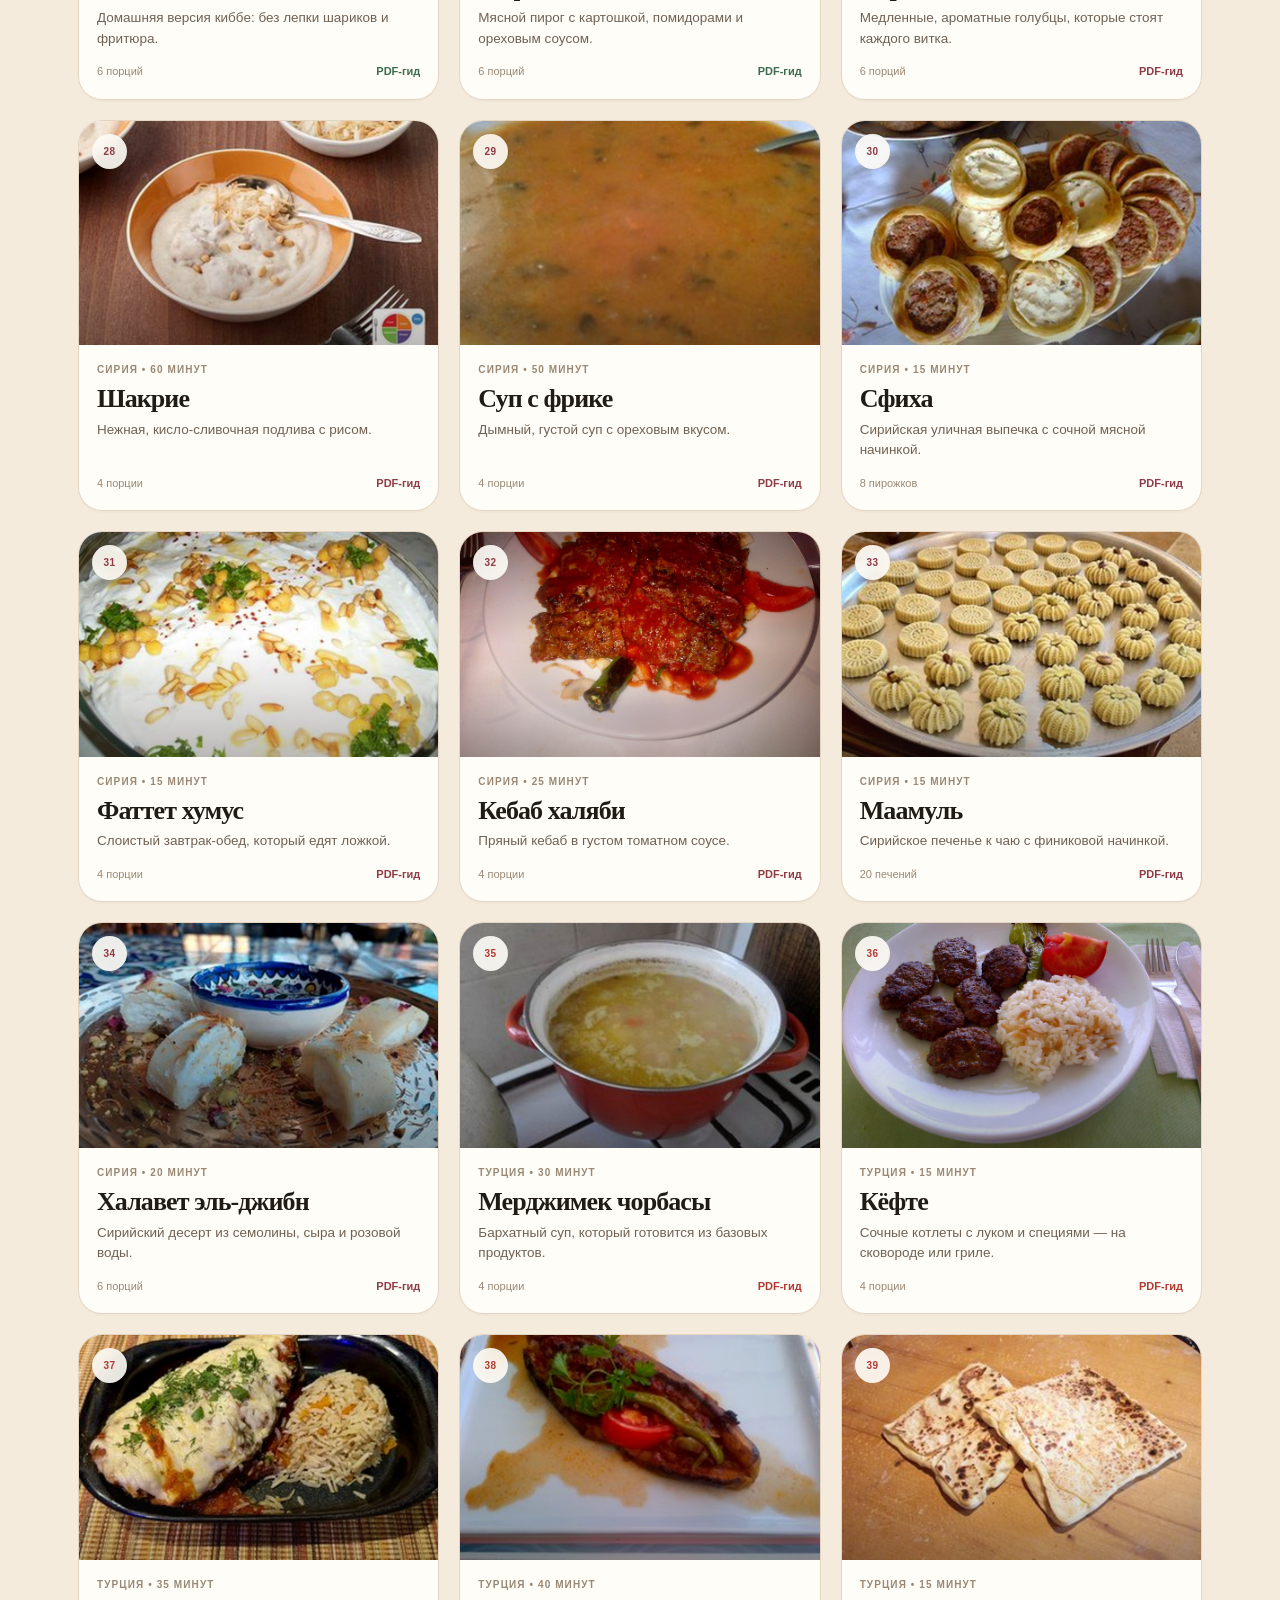
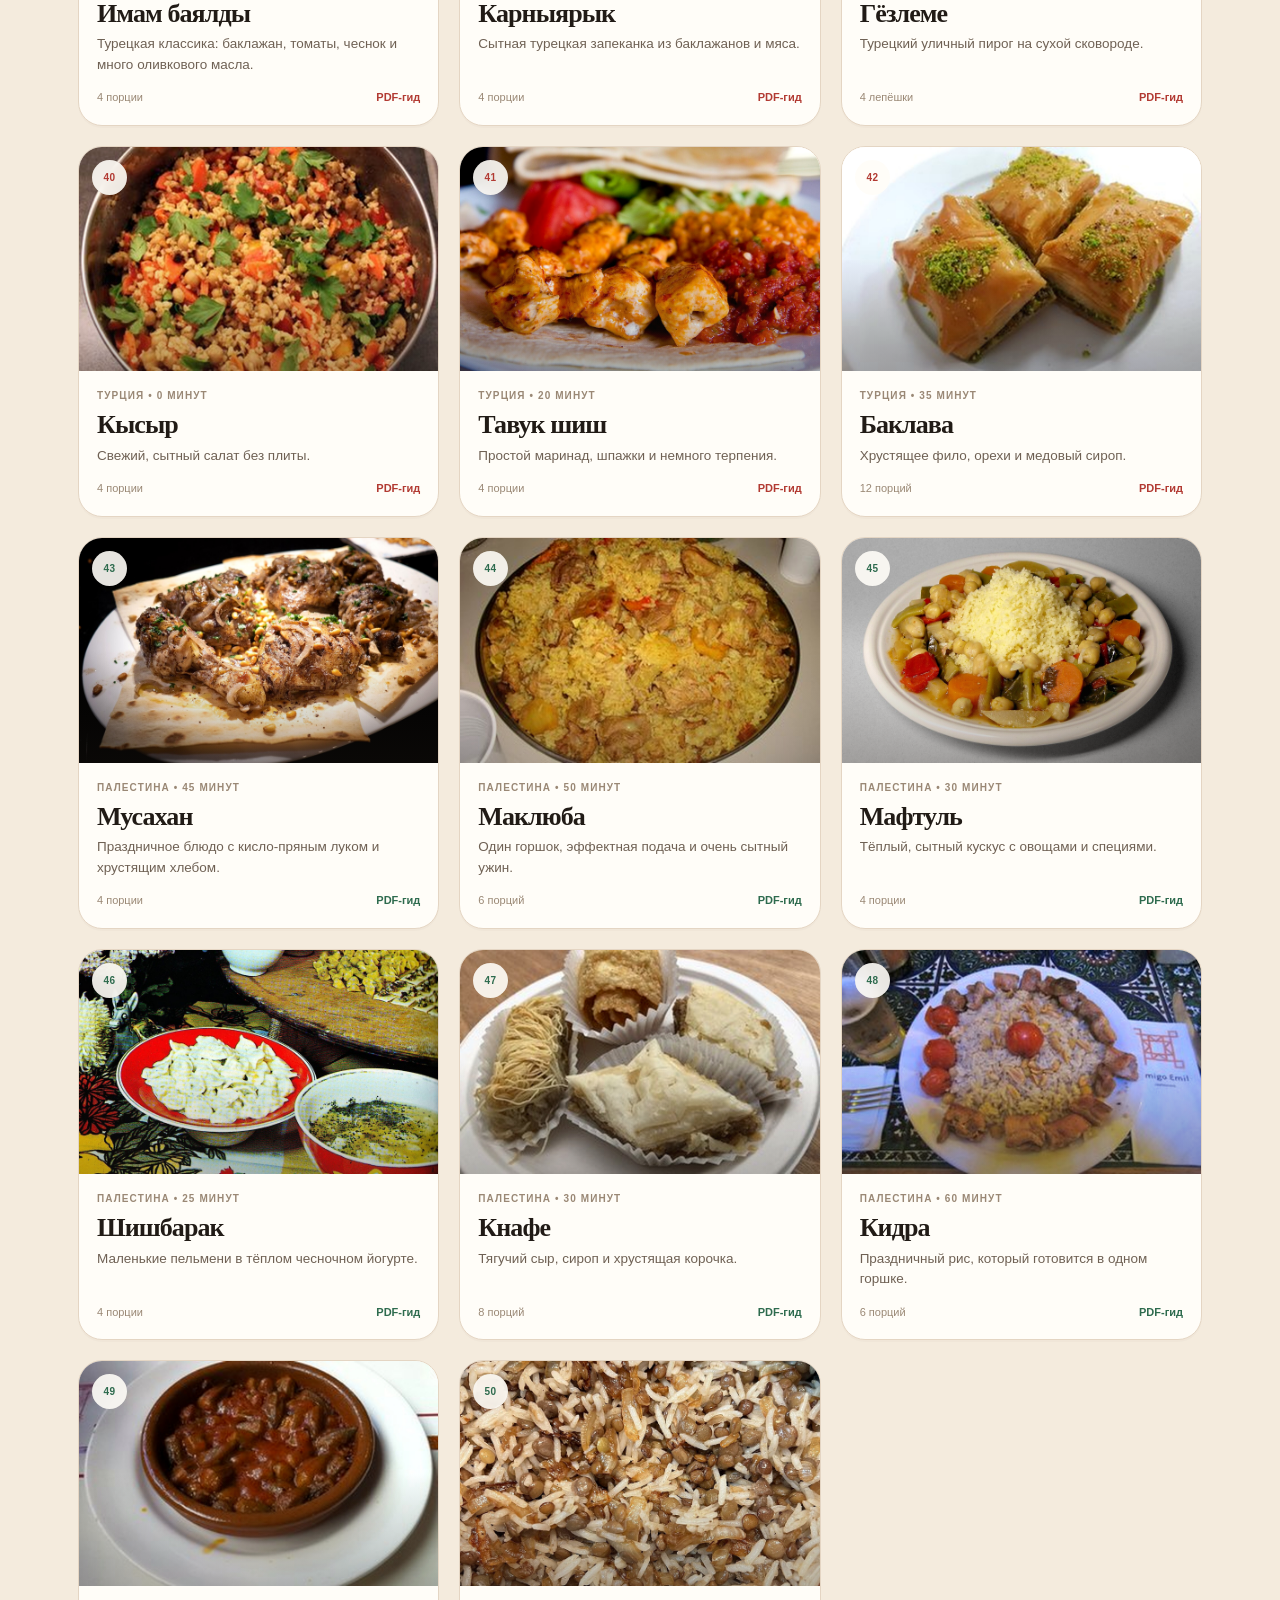
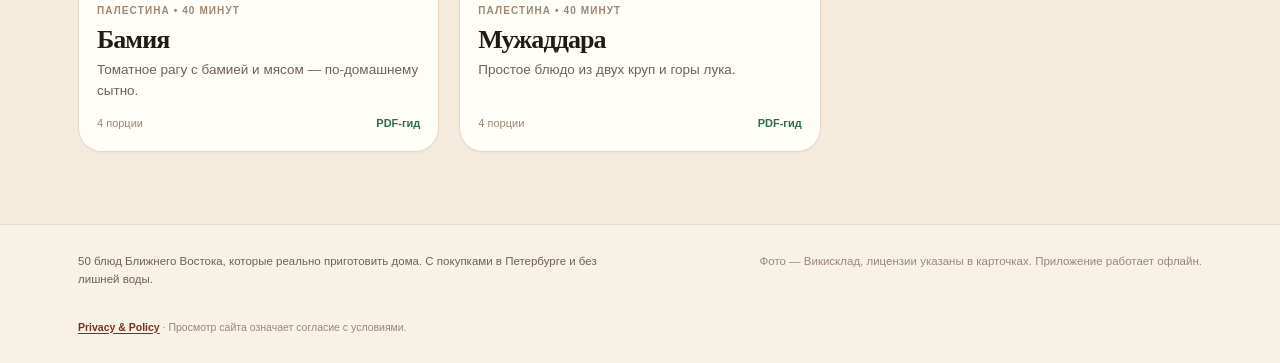
==== commit 5a6c236c: "Expand to 50 Middle Eastern recipes and add license" ====
--- a/index.html
+++ b/index.html
@@ -4,8 +4,8 @@
   <meta charset="utf-8">
   <meta name="viewport" content="width=device-width, initial-scale=1">
   <meta name="theme-color" content="#F4EBDD">
-  <meta name="description" content="Интерактивные рецепты египетской кухни для Санкт-Петербурга: покупки, подготовка и готовка по шагам.">
-  <title>Вкус Египта — рецепты для Санкт-Петербурга</title>
+  <meta name="description" content="Интерактивные рецепты Ближнего Востока для Санкт-Петербурга: покупки, подготовка и готовка по шагам.">
+  <title>Вкус Ближнего Востока — рецепты для Санкт-Петербурга</title>
   <link rel="icon" href="data:image/svg+xml,%3Csvg xmlns='http://www.w3.org/2000/svg' viewBox='0 0 64 64'%3E%3Crect width='64' height='64' rx='16' fill='%23B44E2F'/%3E%3Ccircle cx='32' cy='27' r='11' fill='%23F4EBDD'/%3E%3Cpath d='M12 40c6-6 14-9 20-9s14 3 20 9v8H12z' fill='%23211B16'/%3E%3C/svg%3E">
   <link rel="stylesheet" href="styles.css">
 </head>
@@ -14,7 +14,7 @@
 
   <header class="site-header">
     <div class="header-inner">
-      <a class="brand" href="#/">Вкус <span>Египта</span></a>
+      <a class="brand" href="#/">Вкус <span>Ближнего Востока</span></a>
       <div class="header-right">
         <span class="header-pill">Санкт-Петербург</span>
         <span class="header-year">2026</span>
@@ -26,8 +26,9 @@
 
   <footer class="site-footer">
     <div class="footer-inner">
-      <p>10 египетских блюд, которые реально приготовить дома. С покупками в Петербурге и без лишней суеты.</p>
+      <p>50 блюд Ближнего Востока, которые реально приготовить дома. С покупками в Петербурге и без лишней воды.</p>
       <p class="footer-meta">Фото — Викисклад, лицензии указаны в карточках. Приложение работает офлайн.</p>
+      <p class="footer-legal"><a href="legal.html">Privacy &amp; Policy</a> · Просмотр сайта означает согласие с условиями.</p>
     </div>
   </footer>
 
--- a/styles.css
+++ b/styles.css
@@ -192,7 +192,7 @@
   max-width: 760px;
   margin: 18px 0 0;
   font-family: Georgia, "Times New Roman", serif;
-  font-size: clamp(54px, 8.8vw, 108px);
+  font-size: clamp(42px, 5.6vw, 73px);
   font-weight: 700;
   line-height: 0.88;
   letter-spacing: -0.06em;
@@ -342,7 +342,7 @@
 
 .country-grid {
   display: grid;
-  grid-template-columns: repeat(4, minmax(0, 1fr));
+  grid-template-columns: repeat(3, minmax(0, 1fr));
   gap: 14px;
 }
 
@@ -439,6 +439,10 @@
   font-weight: 700;
   letter-spacing: 0.1em;
   text-transform: uppercase;
+}
+
+.country-mark:empty {
+  display: none;
 }
 
 .dish-grid {
@@ -1355,6 +1359,7 @@
   margin: 0 auto;
   padding: 28px;
   display: flex;
+  flex-wrap: wrap;
   align-items: start;
   justify-content: space-between;
   gap: 28px;
@@ -1475,7 +1480,7 @@
   }
 
   .hero h1 {
-    font-size: clamp(50px, 15vw, 78px);
+    font-size: clamp(38px, 10vw, 56px);
   }
 
   .hero-lede {
@@ -1626,11 +1631,11 @@
 
 @media (max-width: 420px) {
   .hero h1 {
-    font-size: 48px;
+    font-size: 38px;
   }
 
   .country-grid {
-    grid-template-columns: 1fr;
+    grid-template-columns: repeat(2, minmax(0, 1fr));
   }
 
   .country-card {
@@ -1674,3 +1679,110 @@
     transition-duration: 0.01ms !important;
   }
 }
+
+
+/* Legal page */
+.legal-page {
+  max-width: 900px;
+  margin: 0 auto;
+  padding: 38px 0 80px;
+}
+
+.legal-page h1 {
+  margin: 12px 0 14px;
+  font-family: Georgia, "Times New Roman", serif;
+  font-size: clamp(44px, 7vw, 76px);
+  line-height: 0.92;
+  letter-spacing: -0.055em;
+}
+
+.legal-lead {
+  max-width: 720px;
+  margin: 0 0 28px;
+  color: var(--muted);
+  font-size: 16px;
+  line-height: 1.7;
+}
+
+.legal-card {
+  margin-top: 16px;
+  padding: clamp(20px, 3vw, 32px);
+  border: 1px solid var(--line);
+  border-radius: var(--radius-lg);
+  background: var(--paper);
+  box-shadow: var(--shadow-soft);
+}
+
+.legal-card h2 {
+  margin: 0 0 14px;
+  font-family: Georgia, "Times New Roman", serif;
+  font-size: clamp(28px, 3.5vw, 40px);
+  line-height: 1;
+  letter-spacing: -0.04em;
+}
+
+.legal-card h3 {
+  margin: 22px 0 8px;
+  font-size: 14px;
+  letter-spacing: 0.02em;
+}
+
+.legal-card p,
+.legal-card li {
+  color: var(--muted);
+  font-size: 14px;
+  line-height: 1.7;
+}
+
+.legal-card p {
+  margin: 0 0 12px;
+}
+
+.legal-card ul {
+  margin: 0 0 14px;
+  padding-left: 20px;
+}
+
+.legal-card li {
+  margin-bottom: 7px;
+}
+
+.legal-card strong {
+  color: var(--ink);
+}
+
+.legal-note {
+  padding: 14px 16px;
+  border-left: 3px solid var(--terracotta);
+  border-radius: 0 12px 12px 0;
+  background: #fff6f1;
+  color: var(--ink-soft) !important;
+  font-size: 13px !important;
+}
+
+.legal-meta {
+  margin-top: 18px;
+  color: var(--soft);
+  font-size: 10px;
+  letter-spacing: 0.04em;
+}
+
+.footer-legal {
+  flex-basis: 100%;
+  margin-top: 2px !important;
+  color: var(--soft) !important;
+  font-size: 10.5px !important;
+}
+
+.footer-legal a {
+  color: var(--terracotta-dark);
+  font-weight: 700;
+  text-decoration: underline;
+  text-underline-offset: 2px;
+}
+
+@media (max-width: 720px) {
+  .legal-page {
+    padding-top: 24px;
+  }
+}
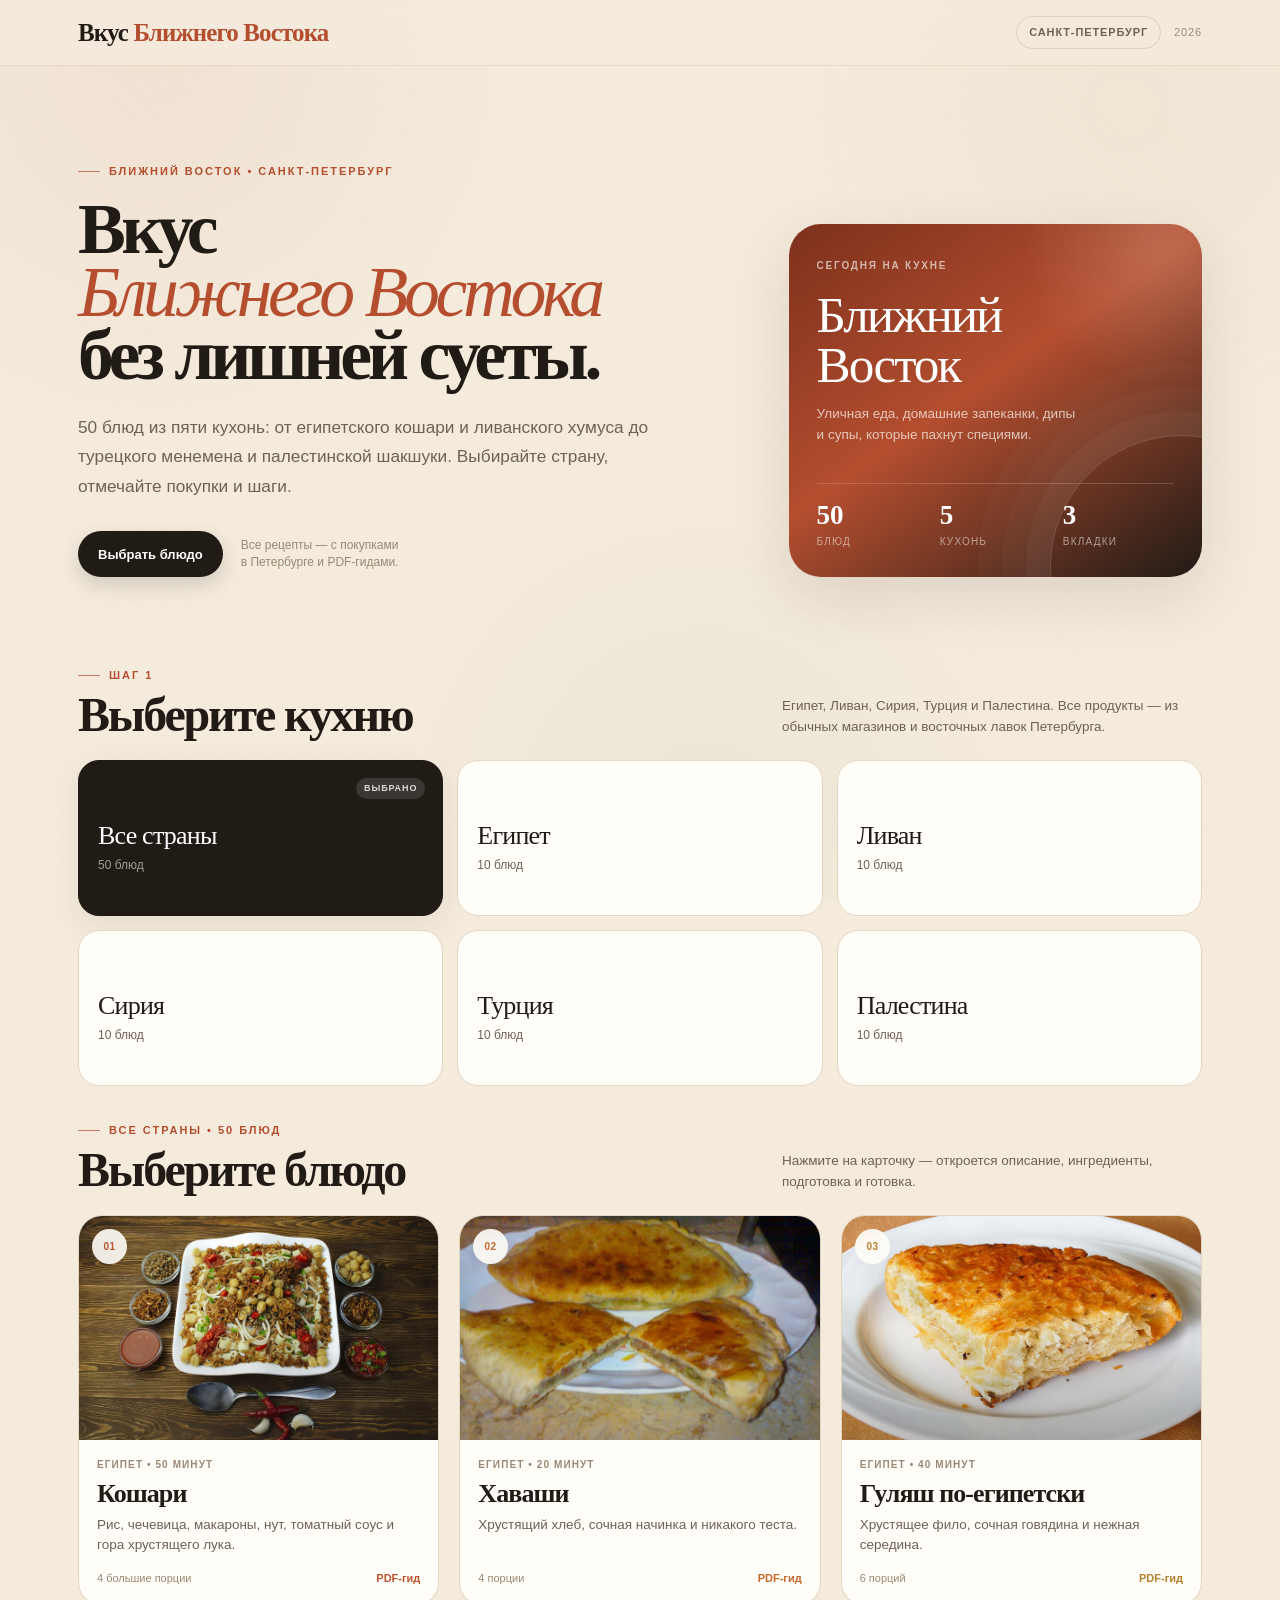
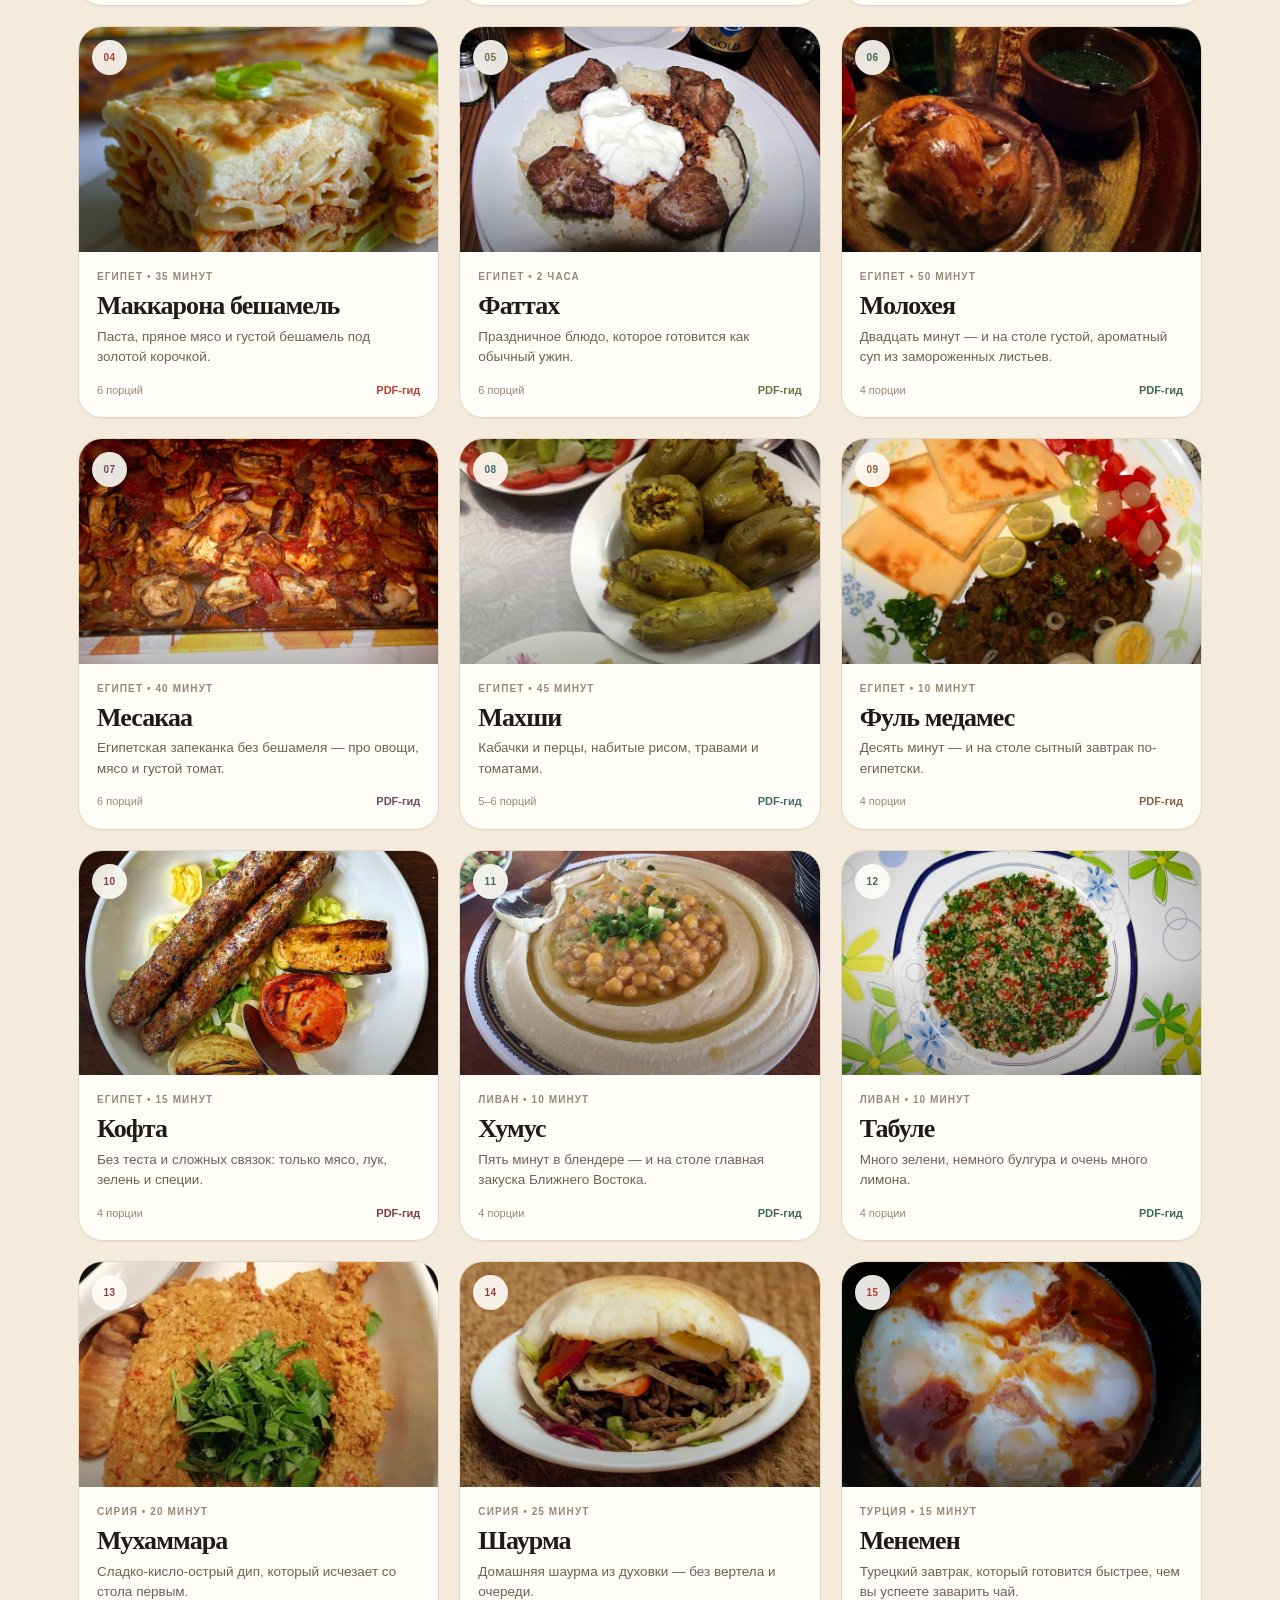
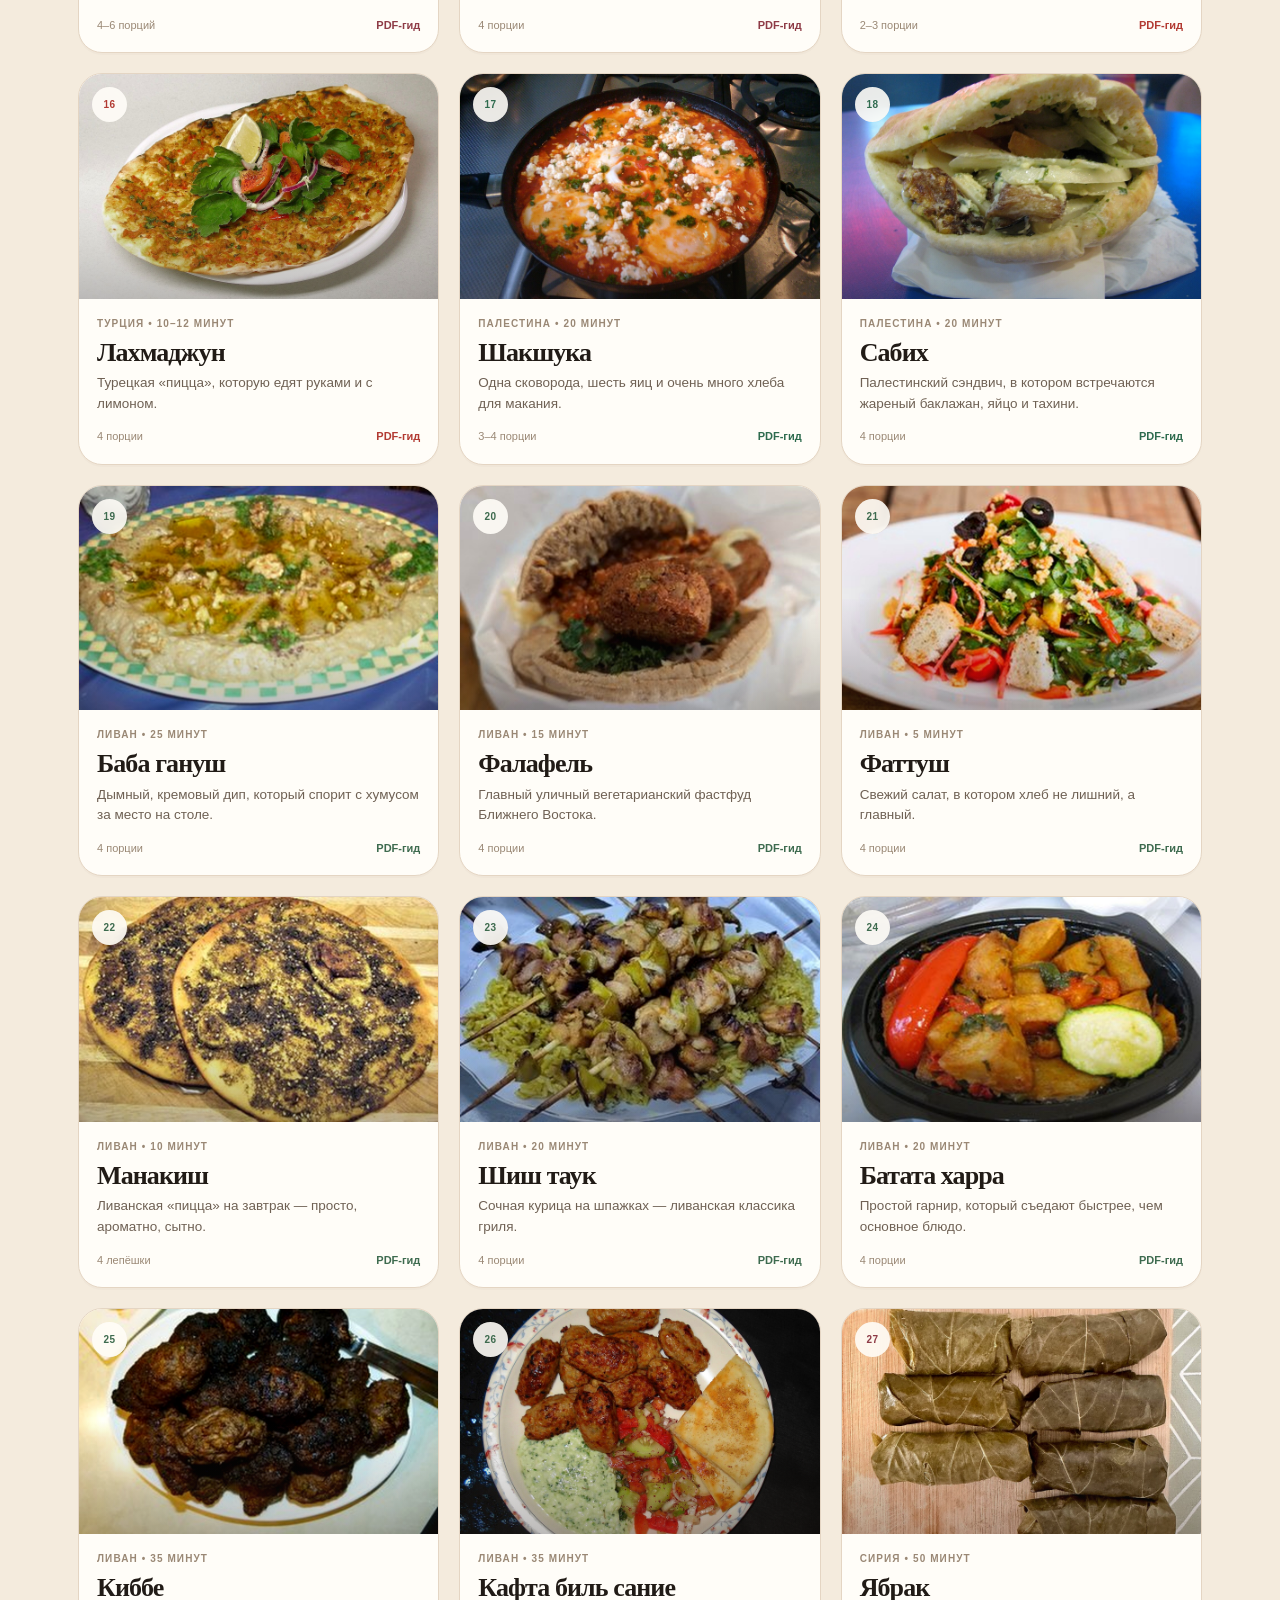
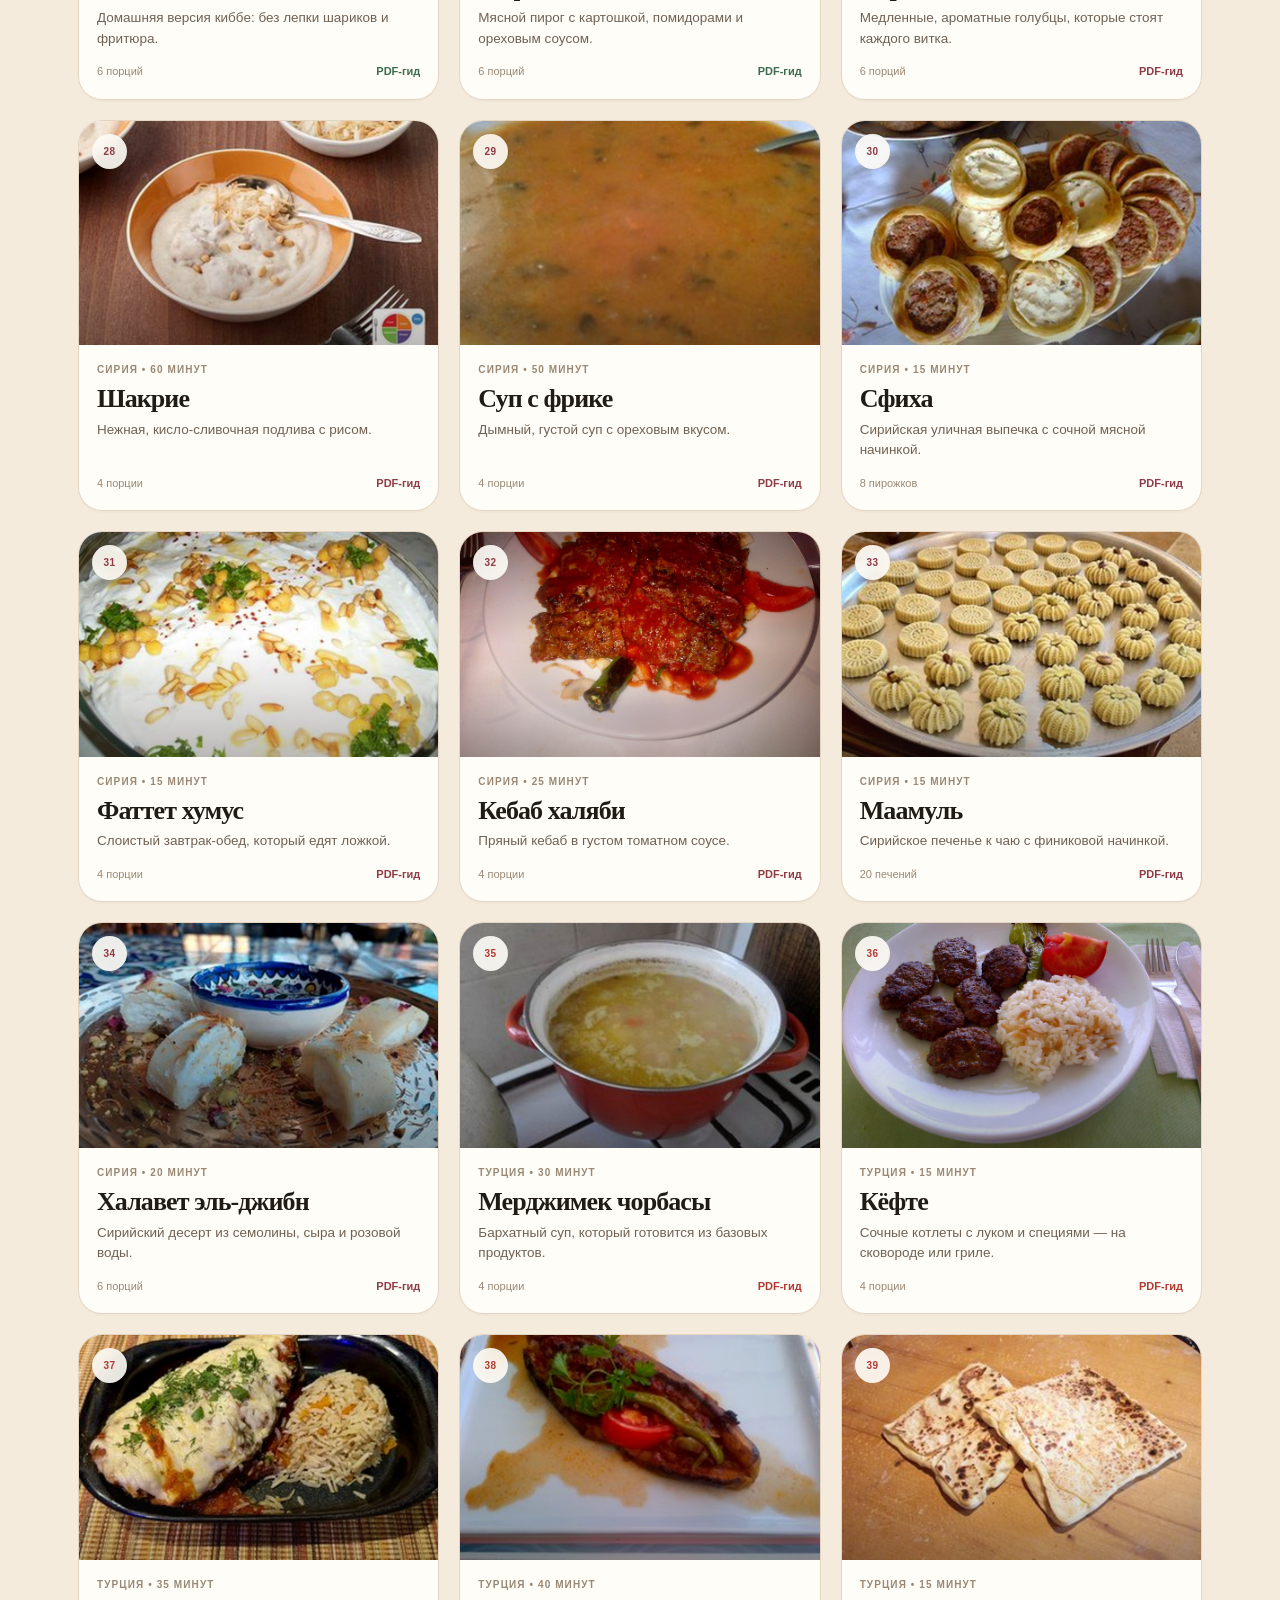
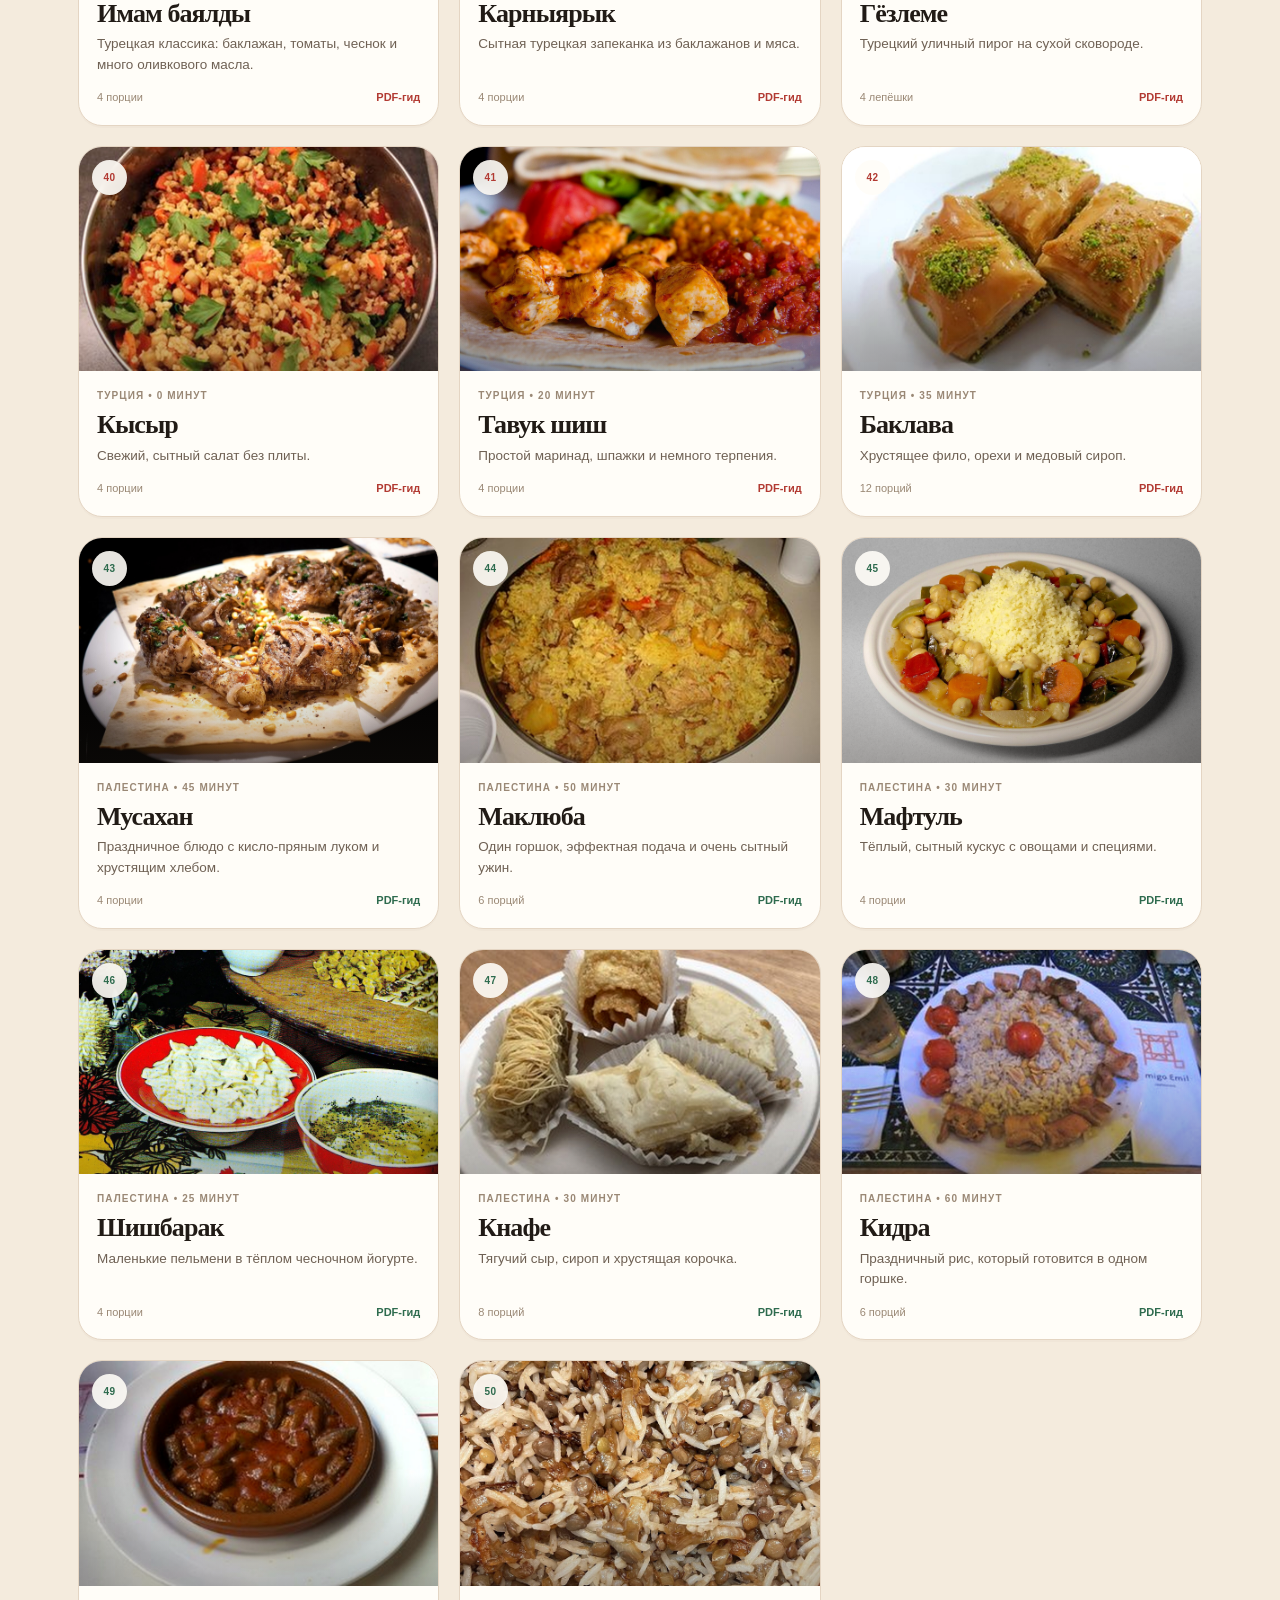
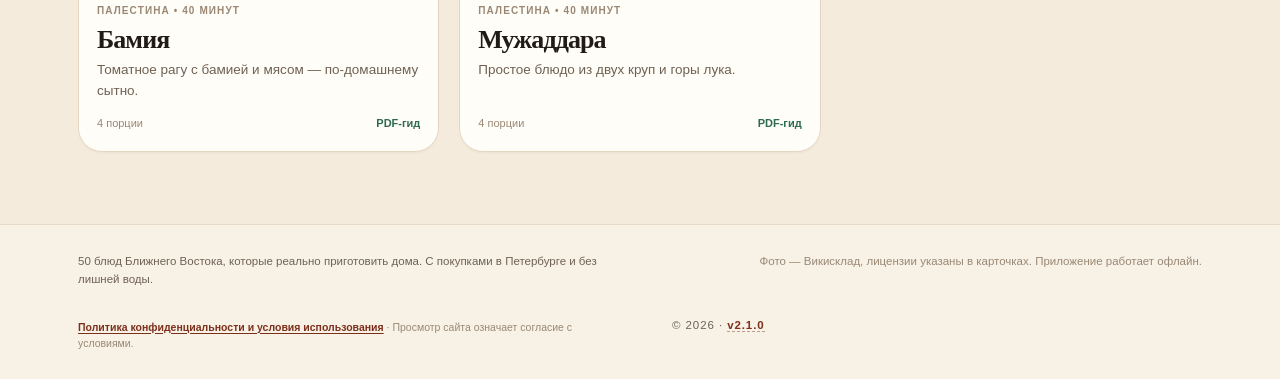
==== commit 95a9eab5: "Release v2.1.0: ingredient alternatives, versioning, and bilingual legal pages" ====
--- a/index.html
+++ b/index.html
@@ -28,17 +28,28 @@
     <div class="footer-inner">
       <p>50 блюд Ближнего Востока, которые реально приготовить дома. С покупками в Петербурге и без лишней воды.</p>
       <p class="footer-meta">Фото — Викисклад, лицензии указаны в карточках. Приложение работает офлайн.</p>
-      <p class="footer-legal"><a href="legal.html">Privacy &amp; Policy</a> · Просмотр сайта означает согласие с условиями.</p>
+      <p class="footer-legal"><a href="legal.html">Политика конфиденциальности и условия использования</a> · Просмотр сайта означает согласие с условиями.</p>
+      <p class="footer-version">© 2026 · <a class="version-link" href="changelog.html" data-app-version>v2.1.0</a></p>
     </div>
   </footer>
 
   <div id="toast" class="toast" role="status" aria-live="polite"></div>
+
+  <div id="ingredient-modal" class="ingredient-modal" hidden>
+    <div class="ingredient-modal-backdrop" data-close-ingredient></div>
+    <section class="ingredient-modal-panel" role="dialog" aria-modal="true" aria-labelledby="ingredient-modal-title">
+      <button class="ingredient-modal-close" type="button" data-close-ingredient aria-label="Закрыть">×</button>
+      <div id="ingredient-modal-content"></div>
+    </section>
+  </div>
 
   <noscript>
     <div style="padding:24px;text-align:center">Для работы приложения нужен JavaScript.</div>
   </noscript>
 
   <script src="data.js"></script>
+  <script src="ingredients.js"></script>
+  <script src="version.js"></script>
   <script src="app.js"></script>
 </body>
 </html>
--- a/styles.css
+++ b/styles.css
@@ -1786,3 +1786,389 @@
     padding-top: 24px;
   }
 }
+
+
+/* Ingredient info and alternatives */
+.item {
+  flex-wrap: wrap;
+}
+
+.item-info-link {
+  border-bottom: 1px dashed color-mix(in srgb, var(--accent) 60%, transparent);
+  cursor: help;
+  transition: color 0.2s ease, border-color 0.2s ease;
+}
+
+.item-info-link:hover,
+.item-info-link:focus-visible {
+  color: var(--accent-dark);
+  border-color: var(--accent-dark);
+  outline: none;
+}
+
+.item-info-link::after {
+  content: "?";
+  display: inline-grid;
+  place-items: center;
+  width: 14px;
+  height: 14px;
+  margin-left: 4px;
+  border-radius: 50%;
+  background: var(--accent-light);
+  color: var(--accent-dark);
+  font-size: 8px;
+  font-weight: 800;
+  vertical-align: 1px;
+}
+
+.item.is-done .item-info-link {
+  color: var(--green-dark);
+  border-color: rgba(47, 122, 89, 0.4);
+}
+
+.item.is-done .item-info-link::after {
+  background: rgba(47, 122, 89, 0.14);
+  color: var(--green-dark);
+}
+
+.item-tools {
+  flex: 0 0 auto;
+  display: flex;
+  align-items: center;
+  gap: 6px;
+  margin-left: auto;
+}
+
+.alt-toggle {
+  display: grid;
+  place-items: center;
+  width: 27px;
+  height: 27px;
+  padding: 0;
+  border: 1px solid var(--line);
+  border-radius: 8px;
+  background: #fff;
+  color: var(--accent-dark);
+  cursor: pointer;
+  transition: background 0.2s ease, border-color 0.2s ease, transform 0.2s var(--ease);
+}
+
+.alt-toggle:hover {
+  border-color: var(--accent);
+  background: var(--accent-light);
+  transform: translateY(-1px);
+}
+
+.alt-toggle svg {
+  width: 15px;
+  height: 15px;
+}
+
+.item.is-done .alt-toggle {
+  border-color: #9ed3b7;
+  background: #f4fbf7;
+}
+
+.alt-menu {
+  flex: 0 0 100%;
+  display: grid;
+  gap: 6px;
+  margin-top: 10px;
+  padding-top: 10px;
+  border-top: 1px solid rgba(47, 122, 89, 0.14);
+}
+
+.alt-menu[hidden] {
+  display: none;
+}
+
+.alt-menu-title {
+  color: var(--soft);
+  font-size: 9px;
+  font-weight: 800;
+  letter-spacing: 0.12em;
+  text-transform: uppercase;
+}
+
+.alt-option {
+  width: 100%;
+  display: grid;
+  grid-template-columns: 1fr auto;
+  gap: 2px 10px;
+  padding: 9px 10px;
+  border: 1px solid var(--line);
+  border-radius: 11px;
+  background: #fff;
+  text-align: left;
+  cursor: pointer;
+  transition: border-color 0.2s ease, background 0.2s ease;
+}
+
+.alt-option:hover {
+  border-color: var(--accent);
+  background: var(--accent-light);
+}
+
+.alt-name {
+  color: var(--ink);
+  font-size: 12px;
+  font-weight: 700;
+}
+
+.alt-score {
+  align-self: center;
+  padding: 2px 6px;
+  border-radius: 999px;
+  background: var(--green-light);
+  color: var(--green-dark);
+  font-size: 9px;
+  font-weight: 800;
+}
+
+.alt-note {
+  grid-column: 1 / -1;
+  color: var(--muted);
+  font-size: 10.5px;
+  line-height: 1.4;
+}
+
+.alt-reset {
+  justify-self: start;
+  margin-top: 2px;
+  padding: 4px 0;
+  border: 0;
+  background: transparent;
+  color: var(--accent-dark);
+  font-size: 10px;
+  font-weight: 700;
+  text-decoration: underline;
+  text-underline-offset: 2px;
+  cursor: pointer;
+}
+
+.ingredient-modal {
+  position: fixed;
+  inset: 0;
+  z-index: 90;
+  display: grid;
+  place-items: center;
+  padding: 20px;
+}
+
+.ingredient-modal[hidden] {
+  display: none;
+}
+
+.ingredient-modal-backdrop {
+  position: absolute;
+  inset: 0;
+  background: rgba(33, 27, 22, 0.58);
+  backdrop-filter: blur(6px);
+}
+
+.ingredient-modal-panel {
+  position: relative;
+  z-index: 1;
+  width: min(760px, 100%);
+  max-height: min(86vh, 900px);
+  overflow: auto;
+  padding: clamp(22px, 4vw, 40px);
+  border: 1px solid rgba(255, 255, 255, 0.4);
+  border-radius: 28px;
+  background: var(--paper);
+  box-shadow: 0 30px 90px rgba(33, 27, 22, 0.35);
+}
+
+.ingredient-modal-close {
+  position: absolute;
+  top: 14px;
+  right: 14px;
+  display: grid;
+  place-items: center;
+  width: 34px;
+  height: 34px;
+  border: 1px solid var(--line);
+  border-radius: 50%;
+  background: var(--paper);
+  color: var(--muted);
+  font-size: 22px;
+  line-height: 1;
+  cursor: pointer;
+}
+
+.ingredient-modal-close:hover {
+  border-color: var(--accent);
+  color: var(--accent-dark);
+}
+
+.ingredient-modal-kicker {
+  color: var(--soft);
+  font-size: 9px;
+  font-weight: 800;
+  letter-spacing: 0.16em;
+  text-transform: uppercase;
+}
+
+.ingredient-modal h2 {
+  margin: 8px 0 12px;
+  font-family: Georgia, "Times New Roman", serif;
+  font-size: clamp(34px, 5vw, 54px);
+  line-height: 0.95;
+  letter-spacing: -0.045em;
+}
+
+.ingredient-modal p,
+.ingredient-modal li {
+  color: var(--muted);
+  font-size: 13px;
+  line-height: 1.65;
+}
+
+.ingredient-modal p {
+  margin: 0 0 12px;
+}
+
+.ingredient-modal h3 {
+  margin: 22px 0 8px;
+  color: var(--ink);
+  font-size: 12px;
+  letter-spacing: 0.08em;
+  text-transform: uppercase;
+}
+
+.ingredient-modal ul {
+  margin: 0 0 12px;
+  padding-left: 20px;
+}
+
+.ingredient-modal li {
+  margin-bottom: 6px;
+}
+
+.modal-alt-list {
+  display: grid;
+  gap: 7px;
+}
+
+.modal-alt-item {
+  display: flex;
+  align-items: baseline;
+  justify-content: space-between;
+  gap: 12px;
+  padding: 8px 10px;
+  border: 1px solid var(--line);
+  border-radius: 10px;
+  background: var(--paper-soft);
+}
+
+.modal-alt-item strong {
+  color: var(--ink);
+  font-size: 12px;
+}
+
+.modal-alt-item span {
+  color: var(--green-dark);
+  font-size: 10px;
+  font-weight: 800;
+}
+
+@media (max-width: 720px) {
+  .ingredient-modal {
+    padding: 10px;
+  }
+
+  .ingredient-modal-panel {
+    max-height: 92vh;
+    border-radius: 22px;
+  }
+
+  .item-tools {
+    gap: 4px;
+  }
+
+  .alt-toggle {
+    width: 25px;
+    height: 25px;
+  }
+
+  .item-status {
+    display: none;
+  }
+}
+
+body.modal-open {
+  overflow: hidden;
+}
+
+
+.footer-version {
+  flex-basis: 100%;
+  margin: 0 !important;
+  color: var(--soft);
+  font-size: 10px;
+  letter-spacing: 0.08em;
+}
+
+.version-link {
+  color: var(--terracotta-dark);
+  font-weight: 800;
+  text-decoration: none;
+  border-bottom: 1px dashed rgba(124, 48, 28, 0.45);
+  transition: color 0.2s ease, border-color 0.2s ease;
+}
+
+.version-link:hover {
+  color: var(--terracotta);
+  border-color: var(--terracotta);
+}
+
+
+.legal-lang {
+  margin: -4px 0 18px;
+  font-size: 11px;
+}
+
+.legal-lang a {
+  color: var(--terracotta-dark);
+  font-weight: 700;
+  text-decoration: underline;
+  text-underline-offset: 2px;
+}
+
+
+.legal-version-date {
+  display: inline-block;
+  margin-left: 10px;
+  color: var(--soft);
+  font-family: "Segoe UI", "Arial", sans-serif;
+  font-size: 10px;
+  font-weight: 600;
+  letter-spacing: 0.06em;
+  text-transform: uppercase;
+  vertical-align: middle;
+}
+
+
+.btn.is-muted,
+.btn[aria-disabled="true"] {
+  opacity: 0.42;
+  cursor: not-allowed;
+  pointer-events: none;
+  filter: grayscale(0.45);
+  box-shadow: none;
+}
+
+.history-actions {
+  display: flex;
+  flex-wrap: wrap;
+  align-items: center;
+  gap: 12px;
+  margin-top: 18px;
+}
+
+.history-actions p {
+  margin: 0;
+  color: var(--soft);
+  font-size: 10.5px;
+  line-height: 1.5;
+}
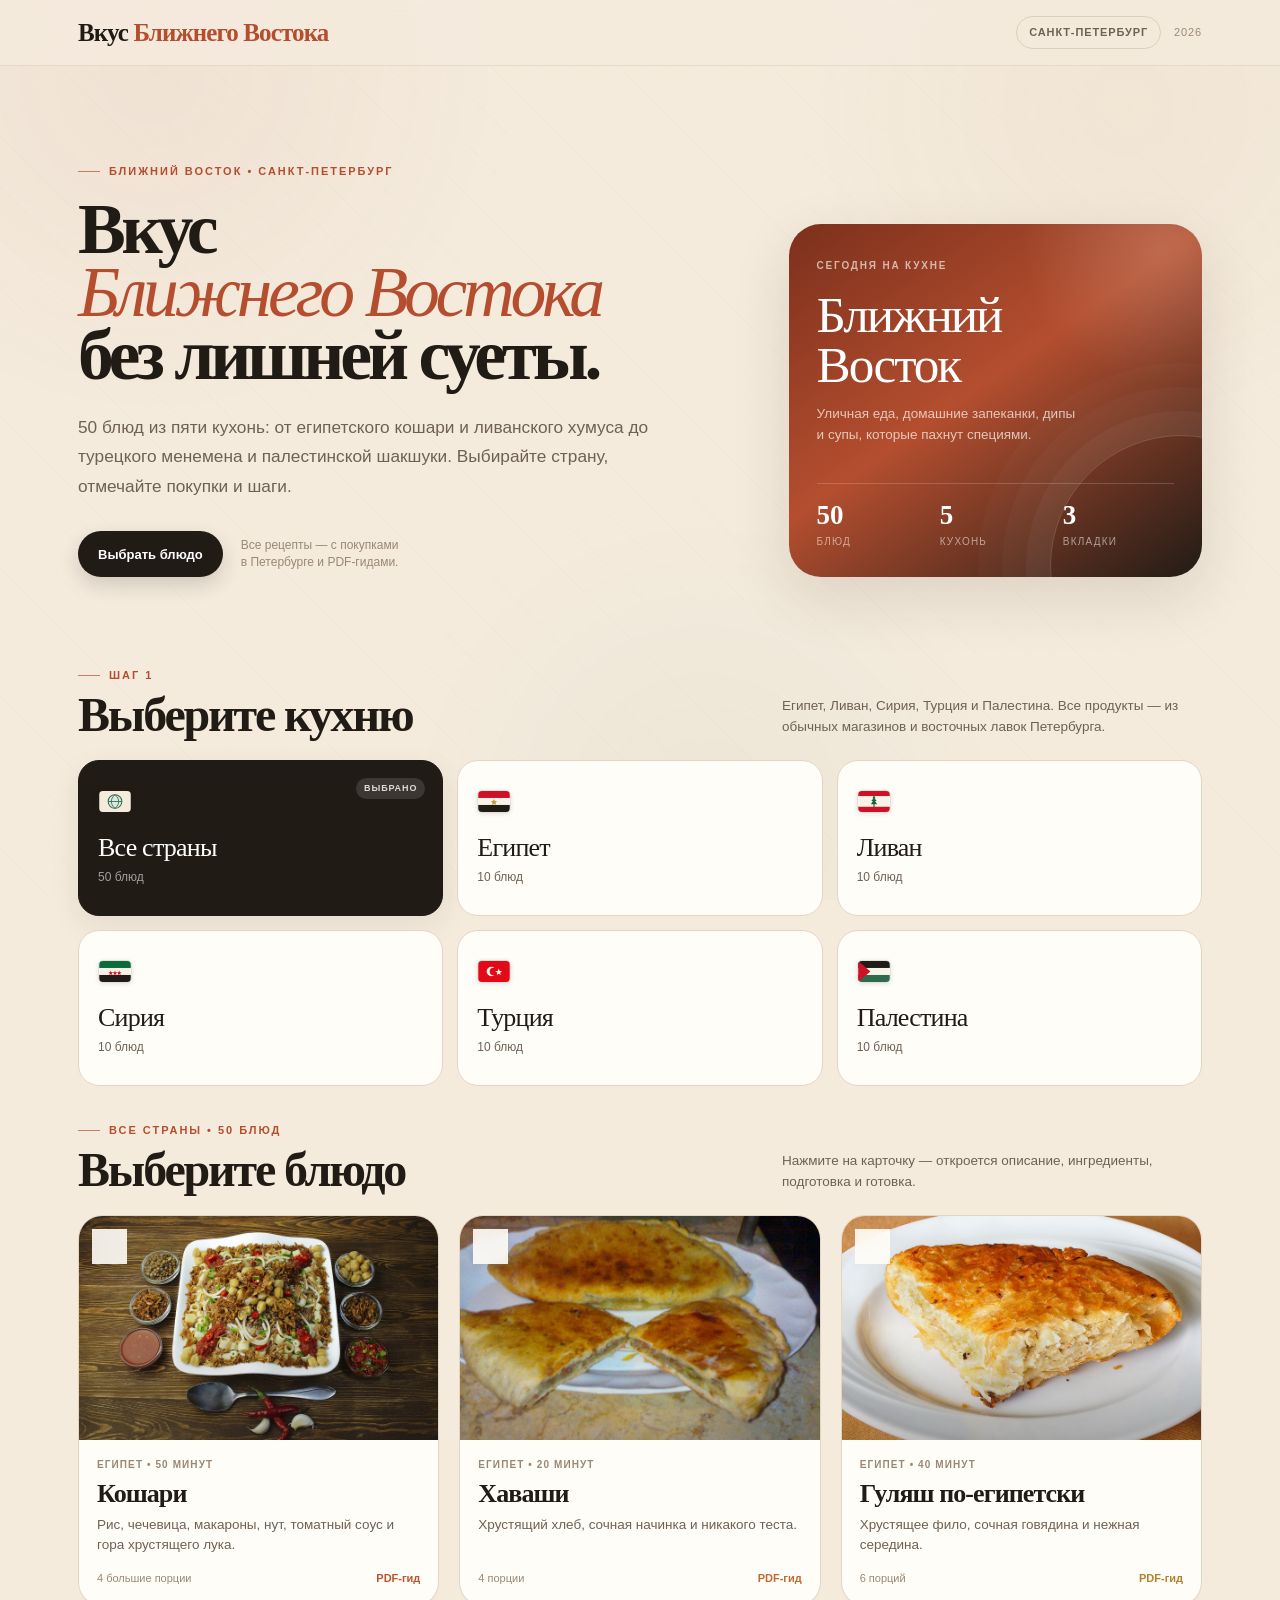
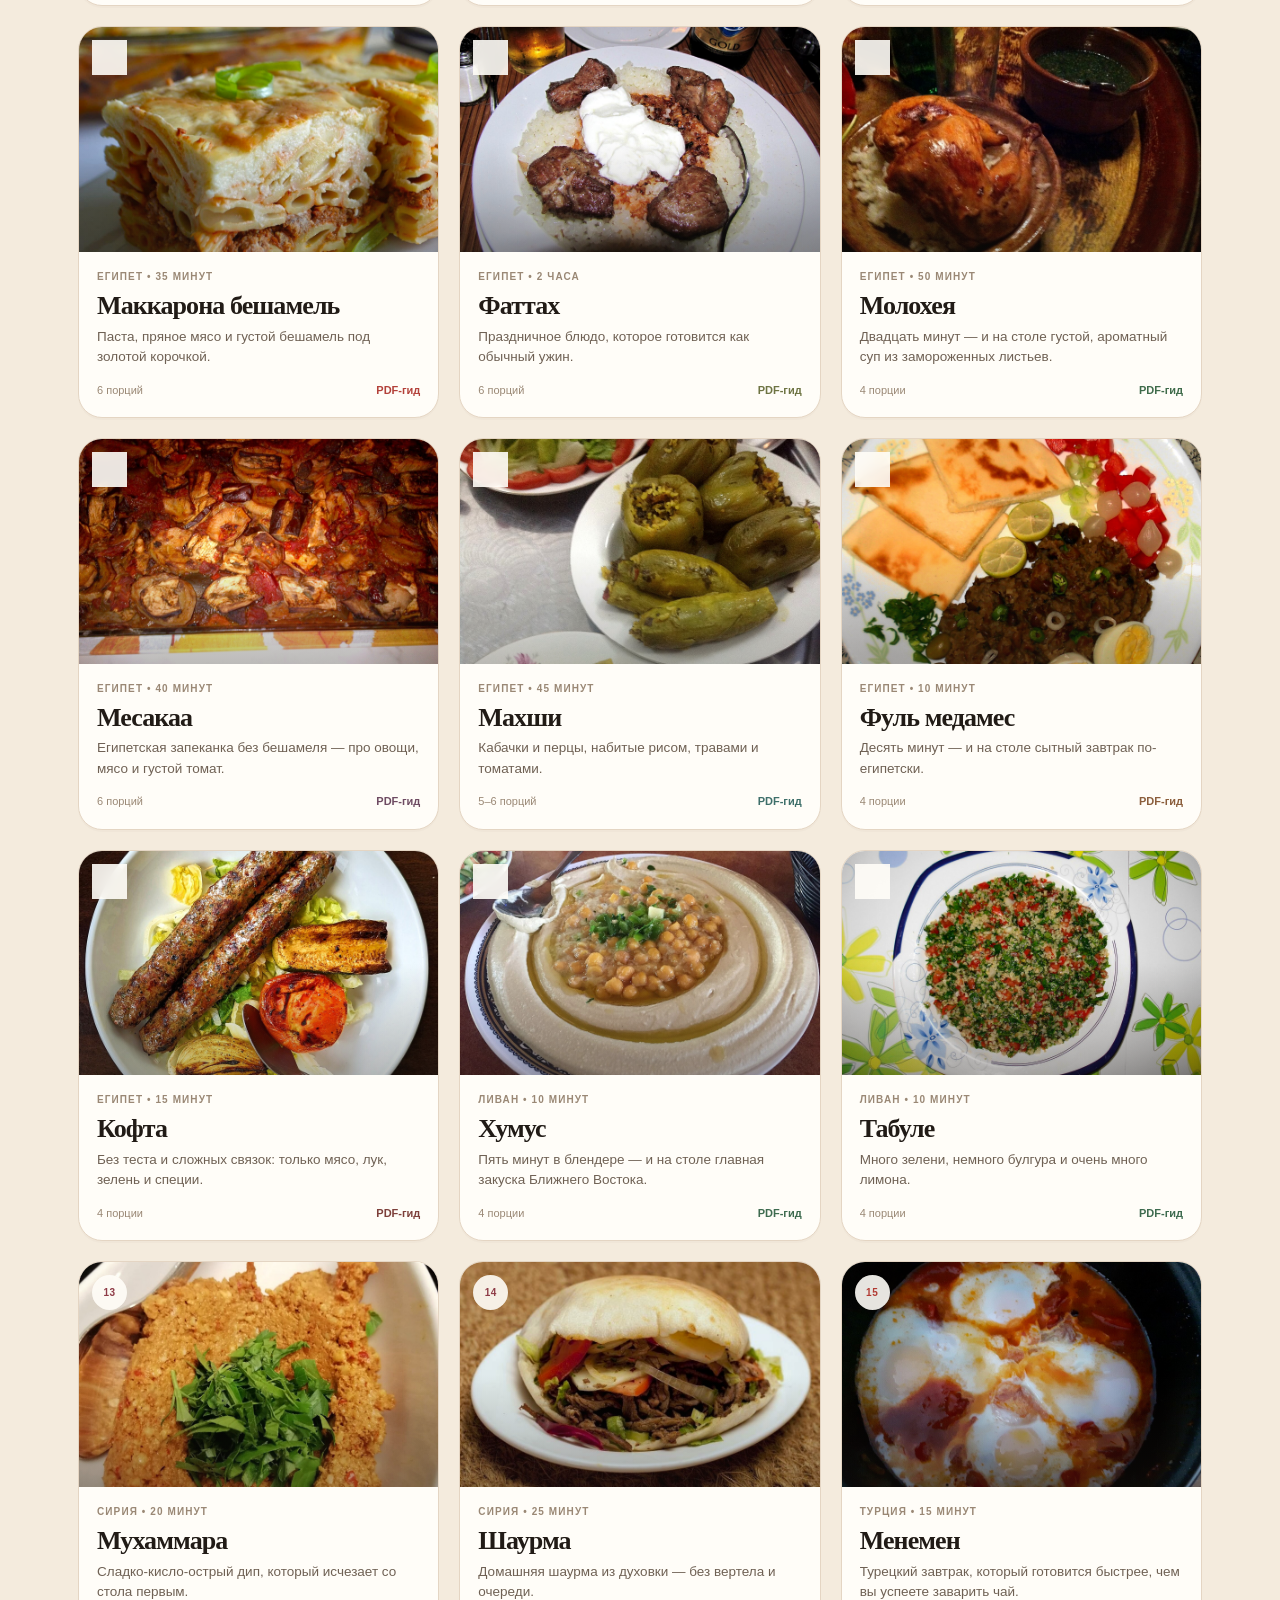
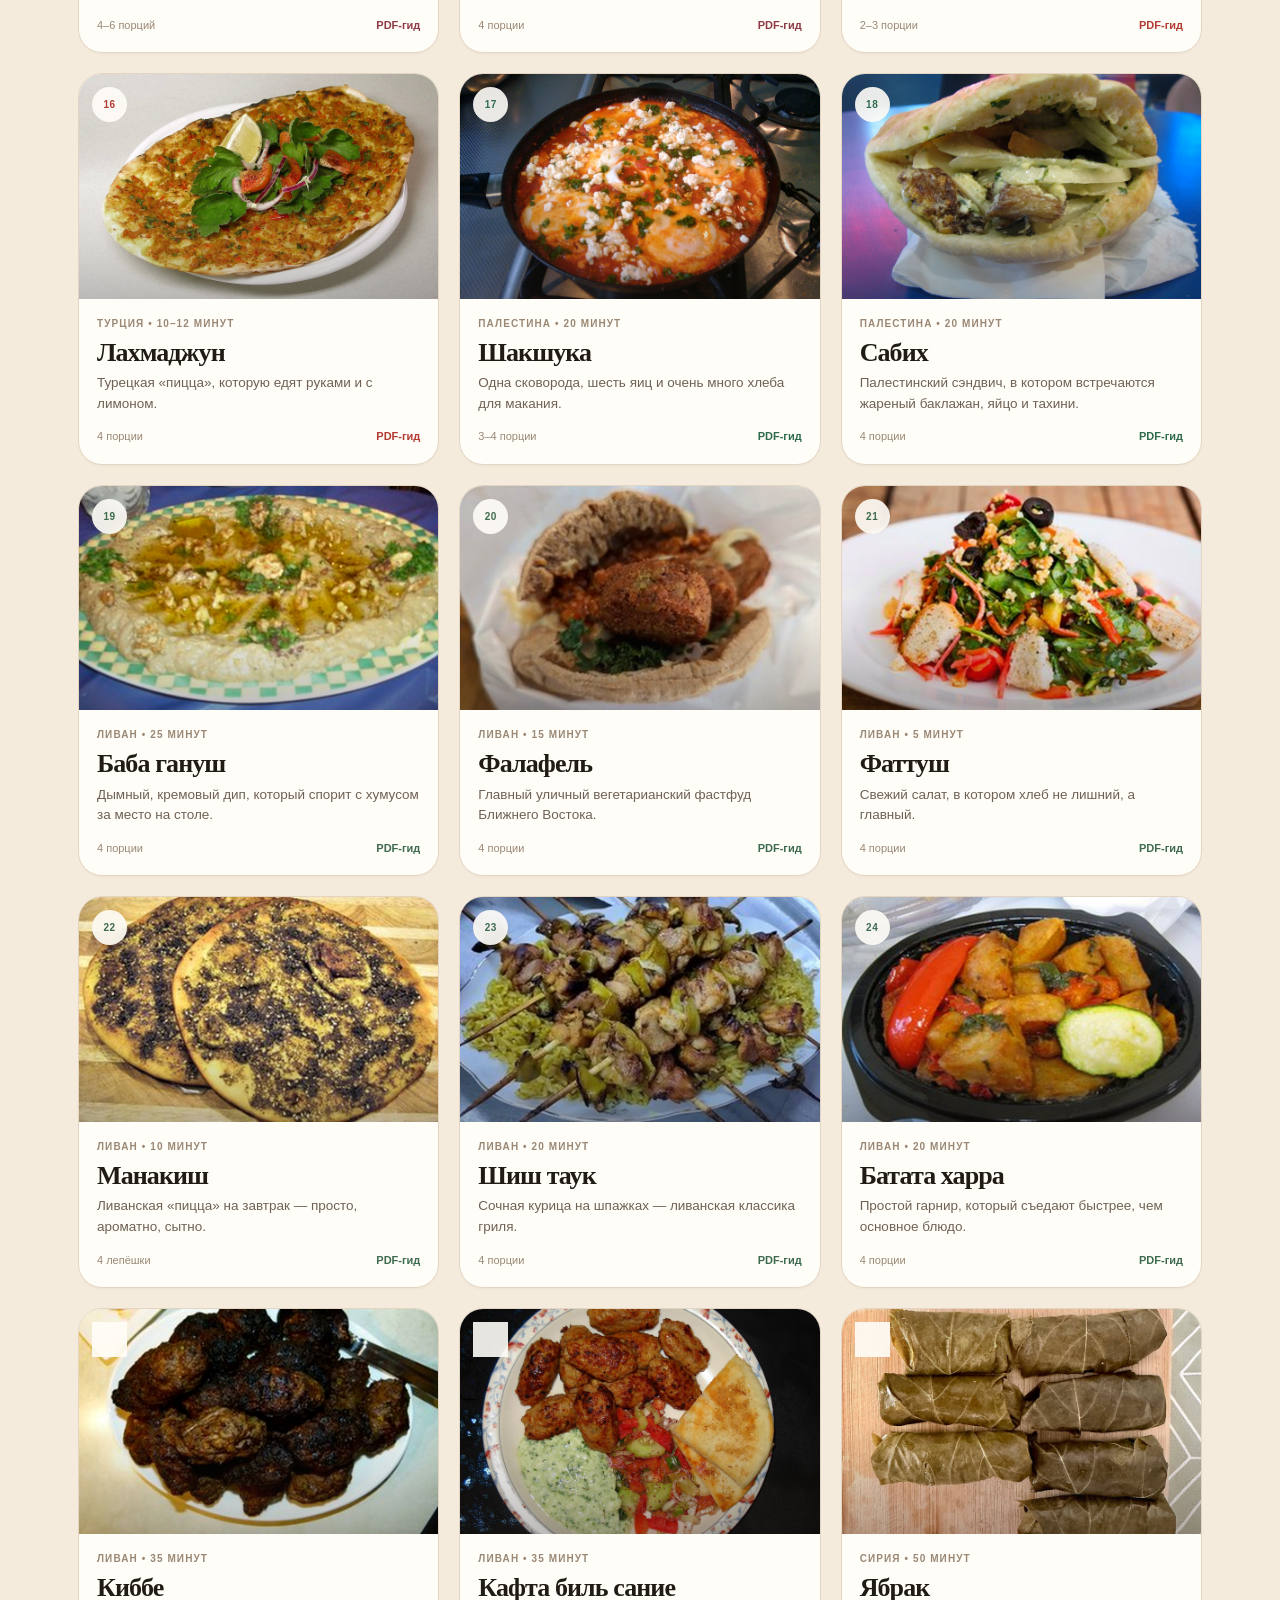
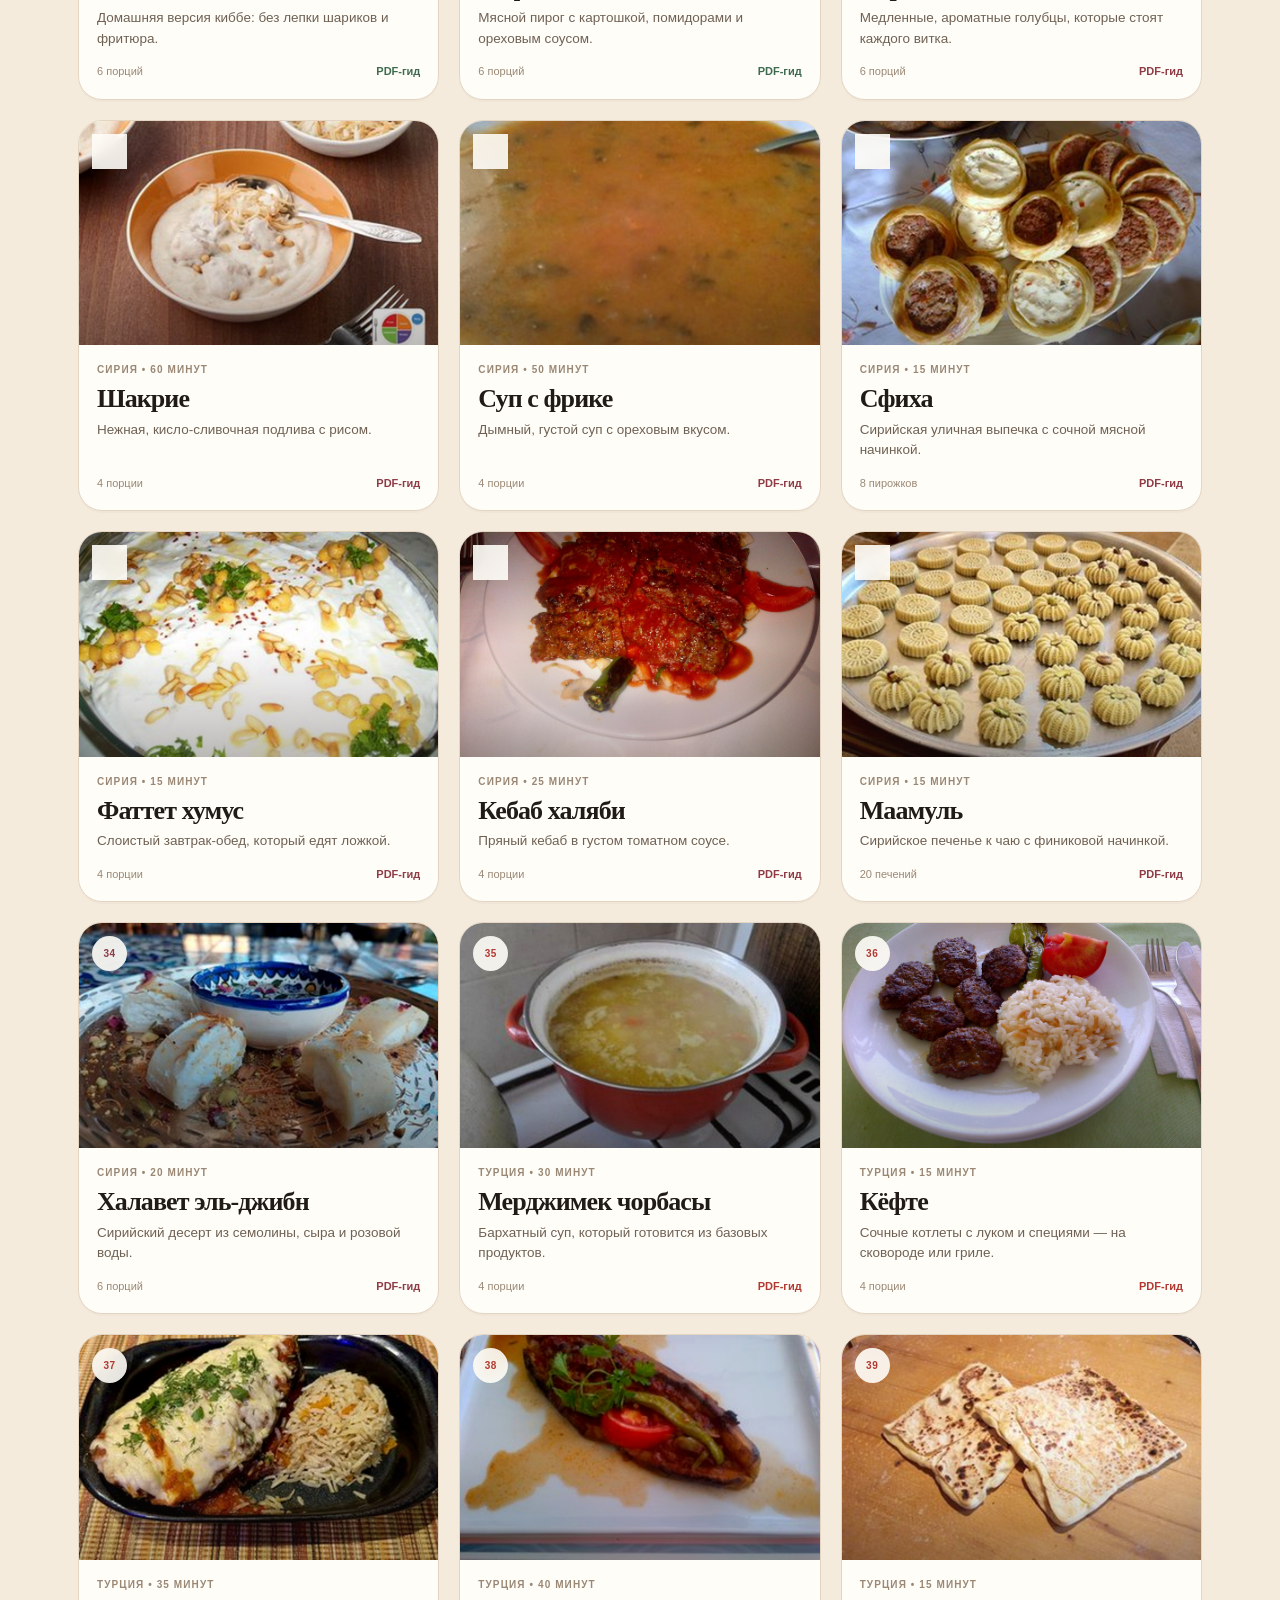
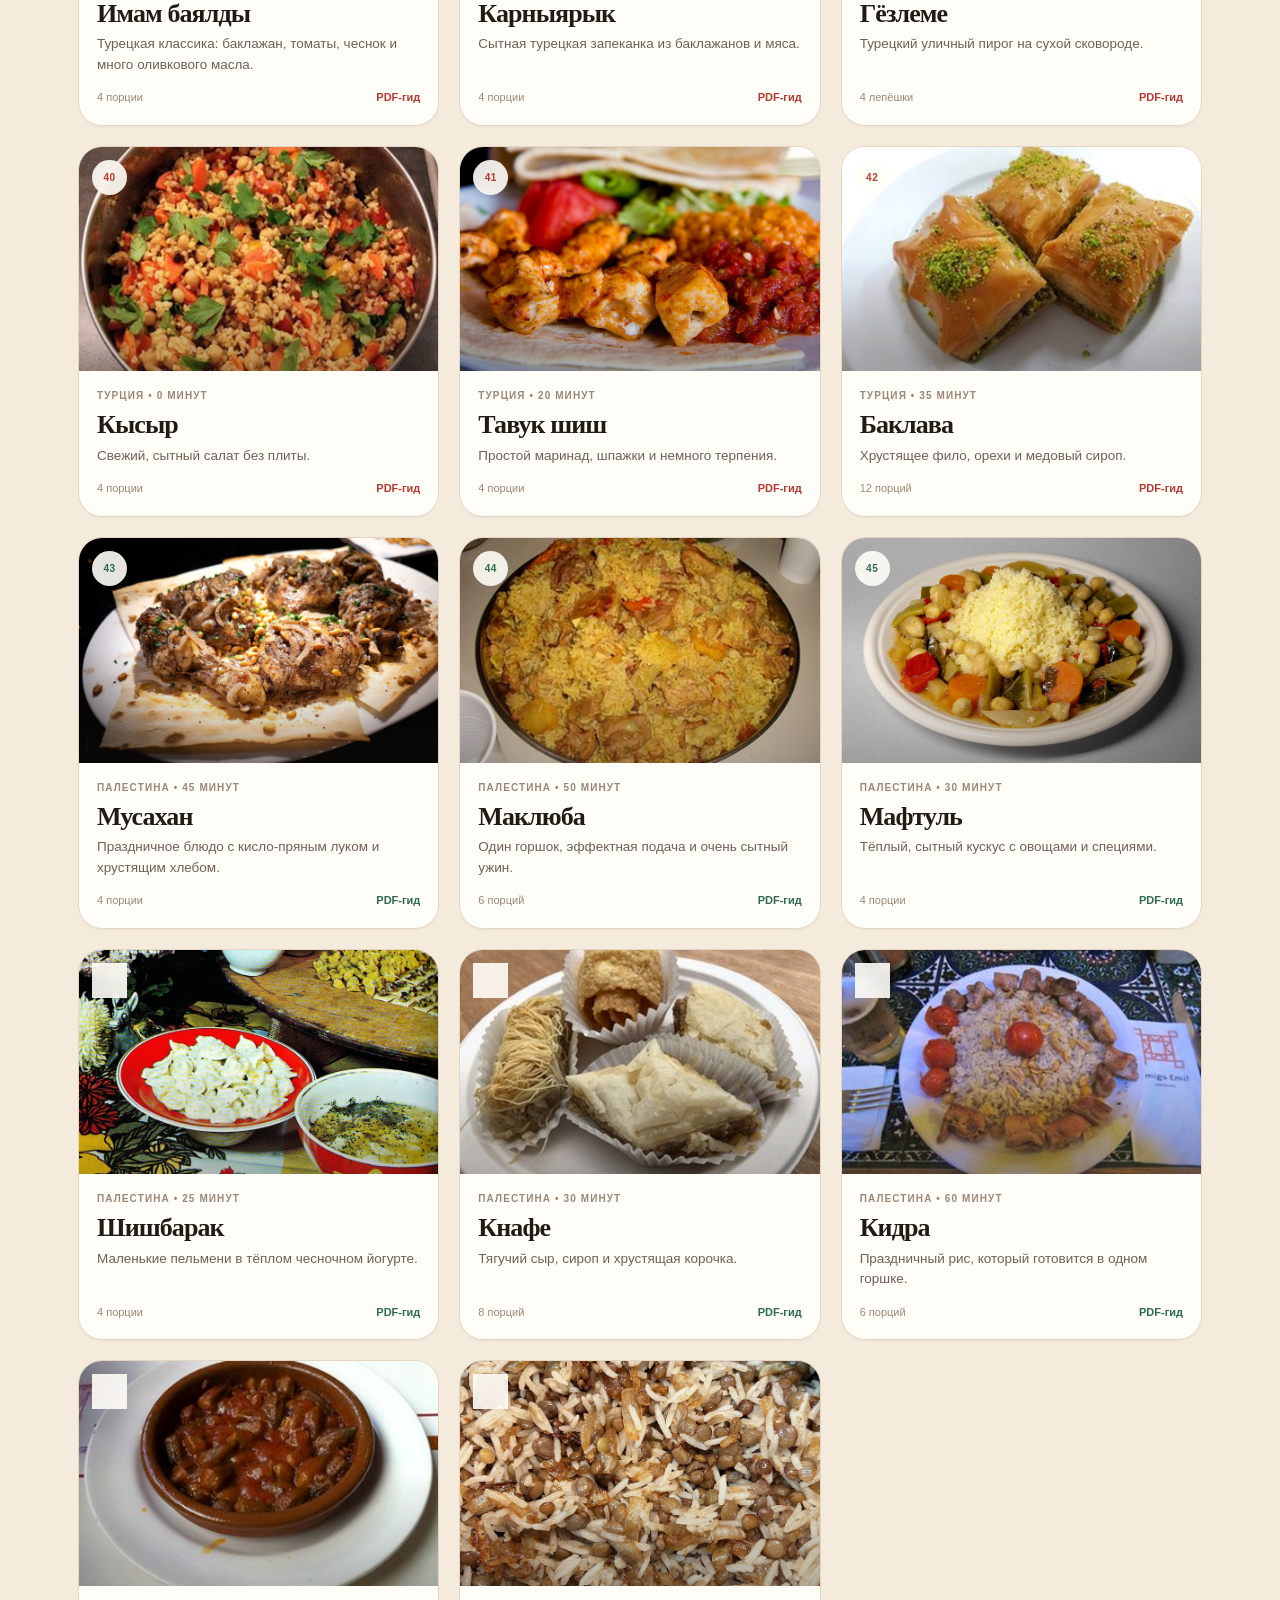
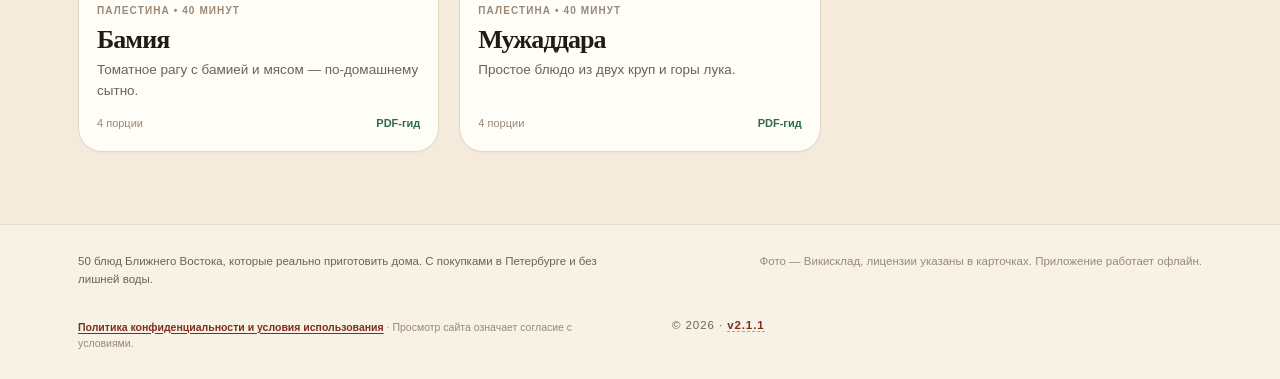
==== commit 7a49dff8: "Release v2.1.1: restore country flags" ====
--- a/index.html
+++ b/index.html
@@ -29,7 +29,7 @@
       <p>50 блюд Ближнего Востока, которые реально приготовить дома. С покупками в Петербурге и без лишней воды.</p>
       <p class="footer-meta">Фото — Викисклад, лицензии указаны в карточках. Приложение работает офлайн.</p>
       <p class="footer-legal"><a href="legal.html">Политика конфиденциальности и условия использования</a> · Просмотр сайта означает согласие с условиями.</p>
-      <p class="footer-version">© 2026 · <a class="version-link" href="changelog.html" data-app-version>v2.1.0</a></p>
+      <p class="footer-version">© 2026 · <a class="version-link" href="changelog.html" data-app-version>v2.1.1</a></p>
     </div>
   </footer>
 
--- a/styles.css
+++ b/styles.css
@@ -2172,3 +2172,10 @@
   font-size: 10.5px;
   line-height: 1.5;
 }
+
+
+.country-flag svg {
+  width: 100%;
+  height: 100%;
+  display: block;
+}
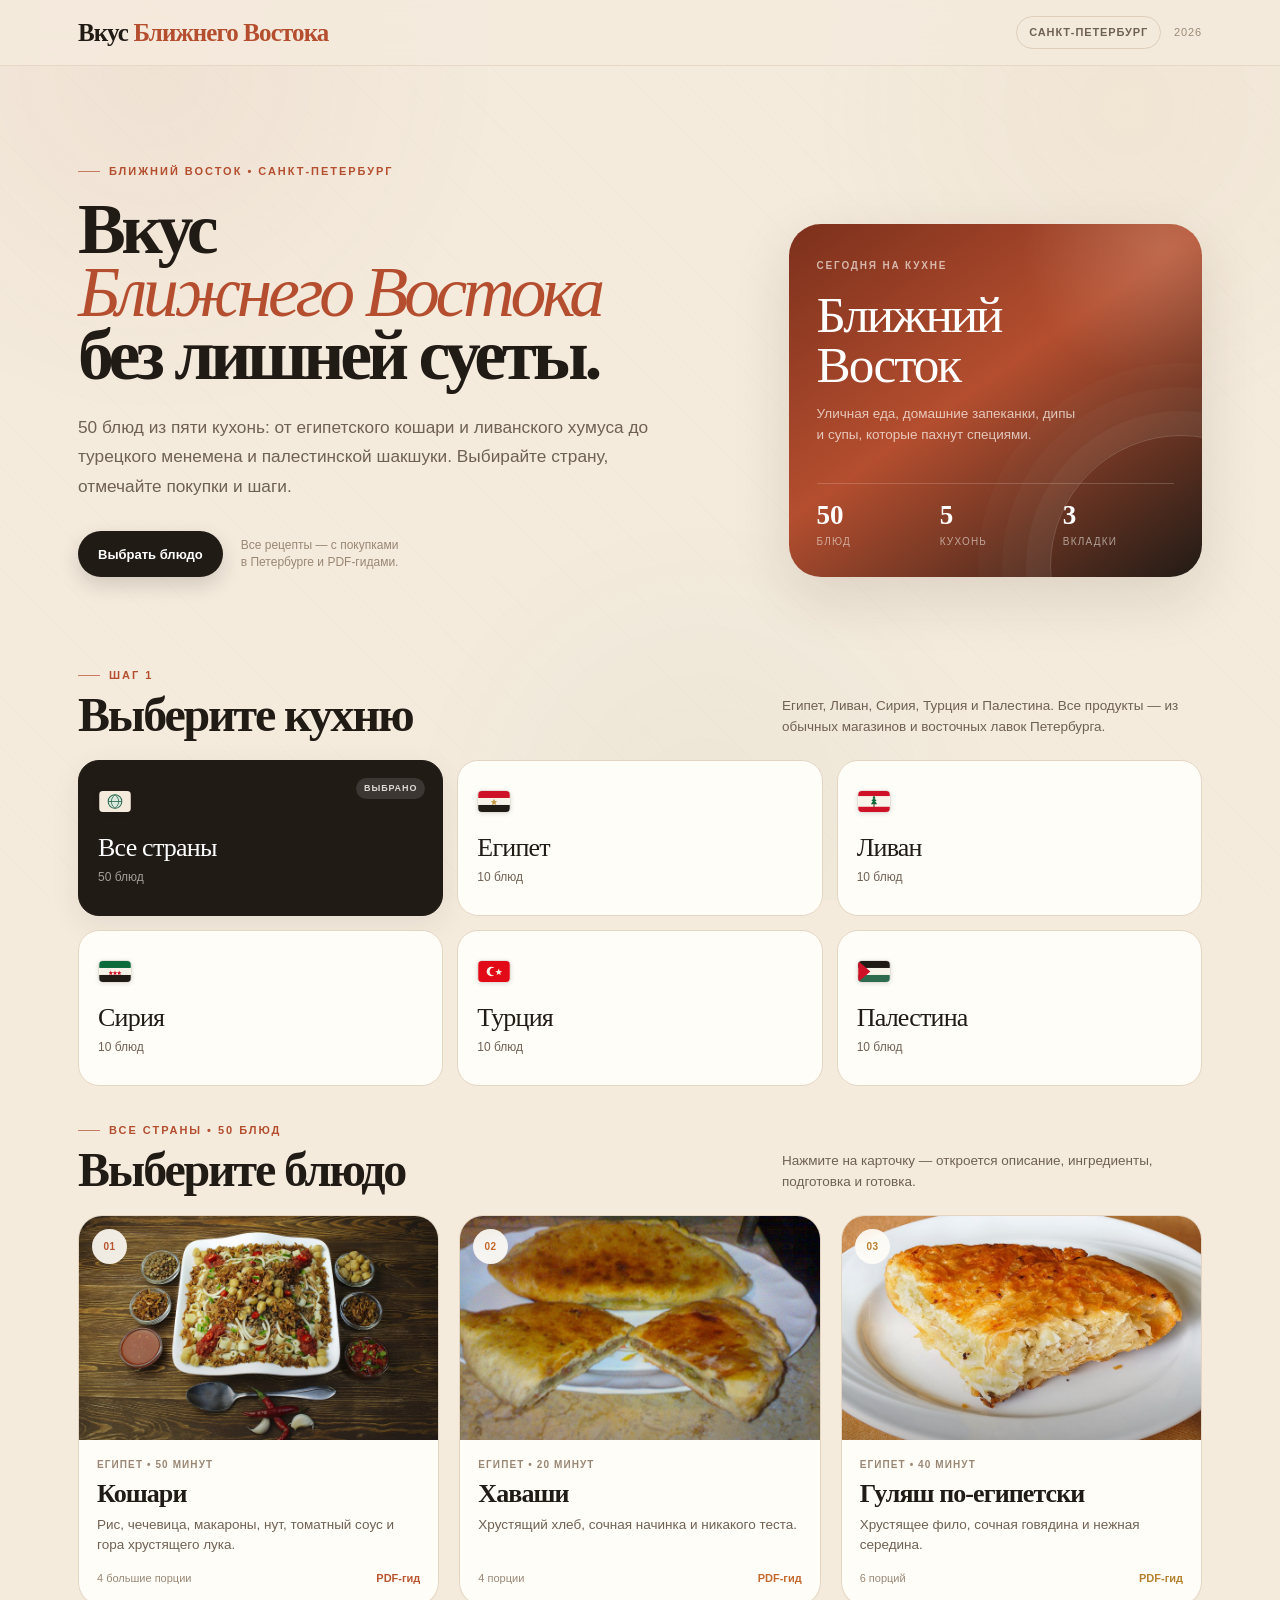
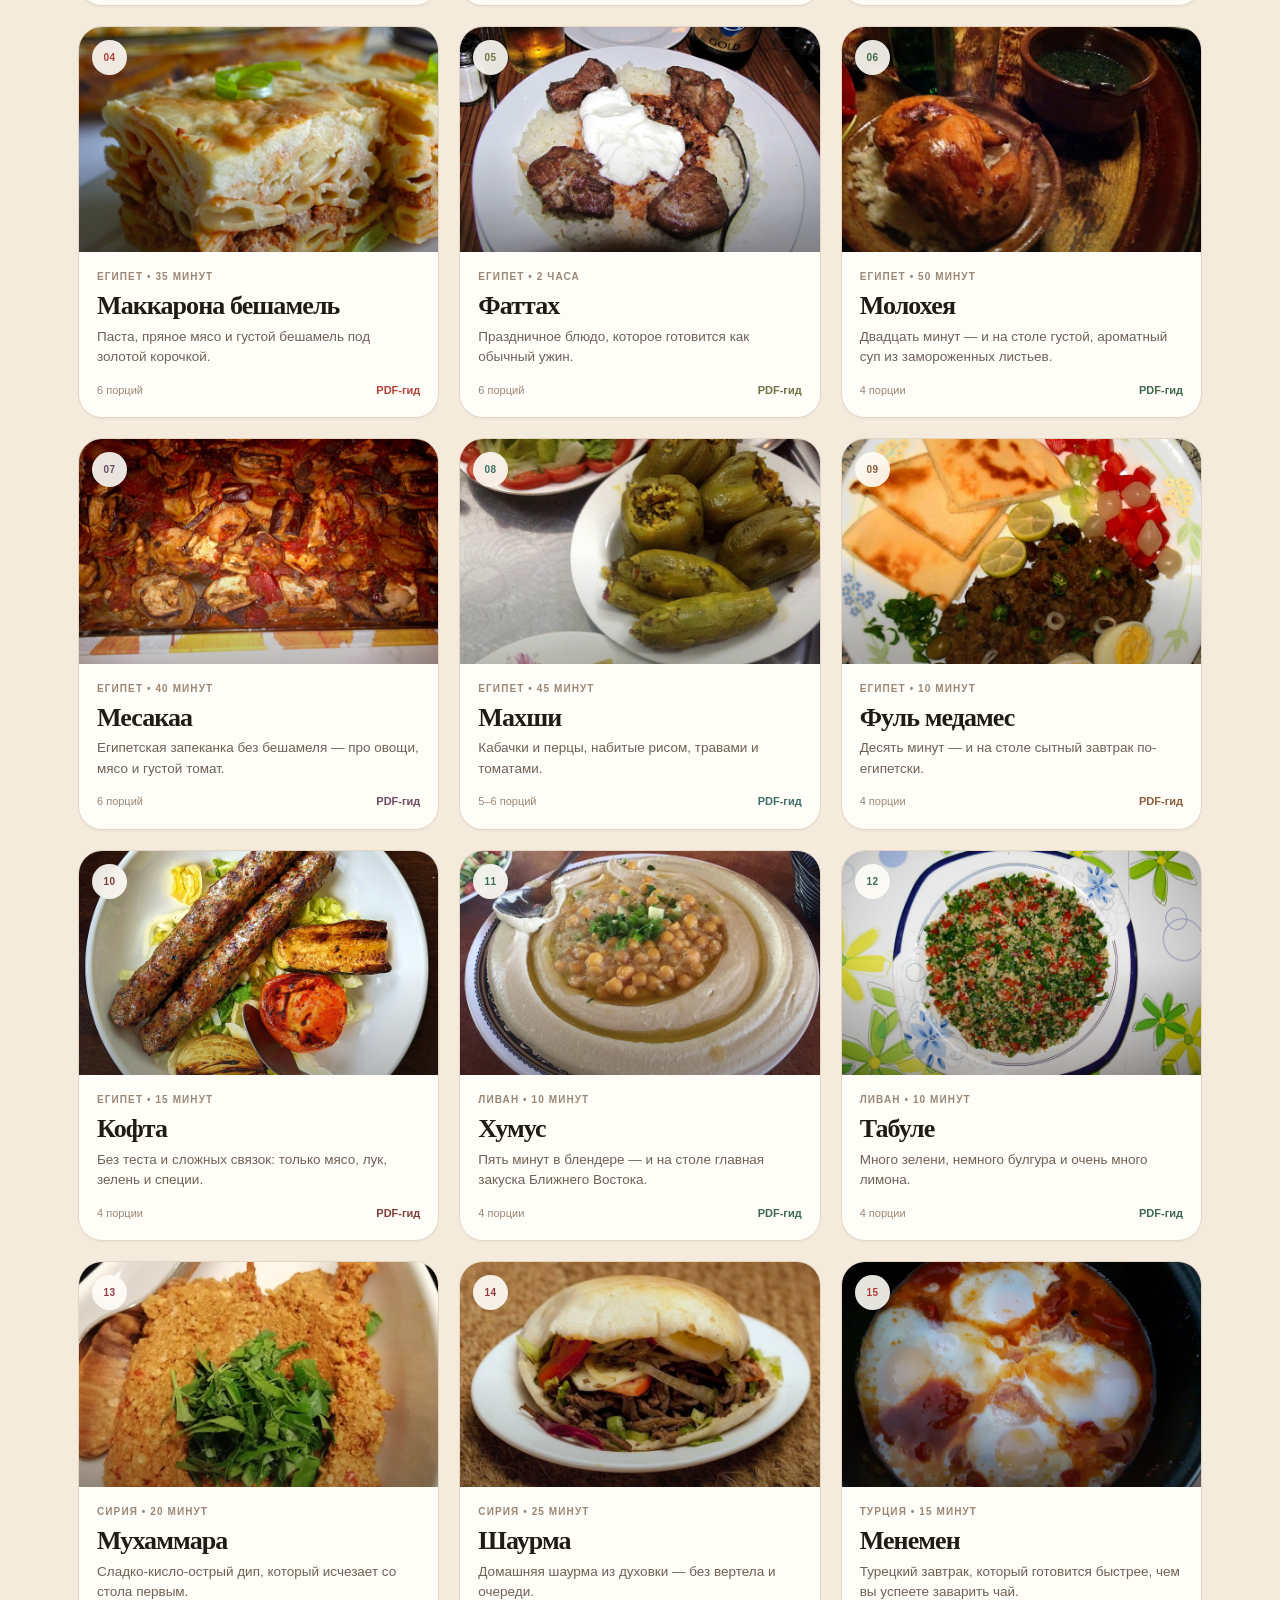
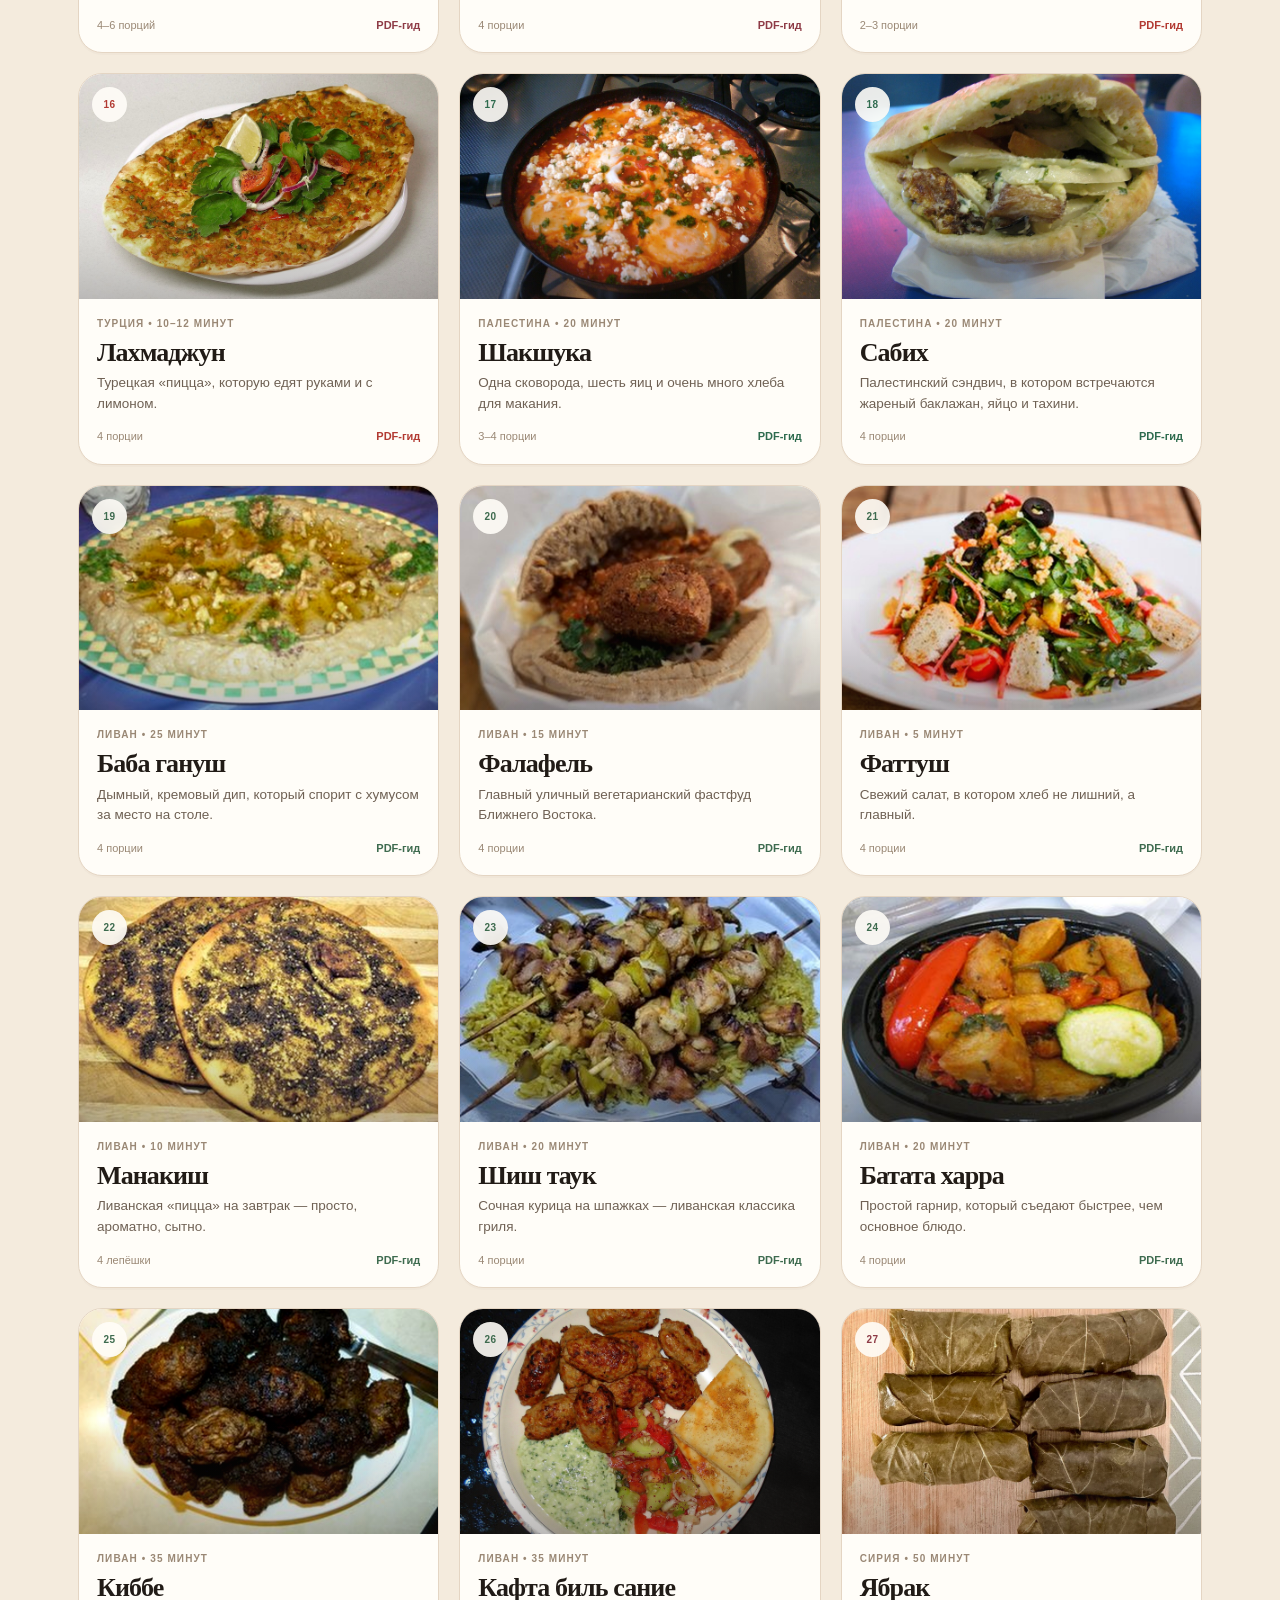
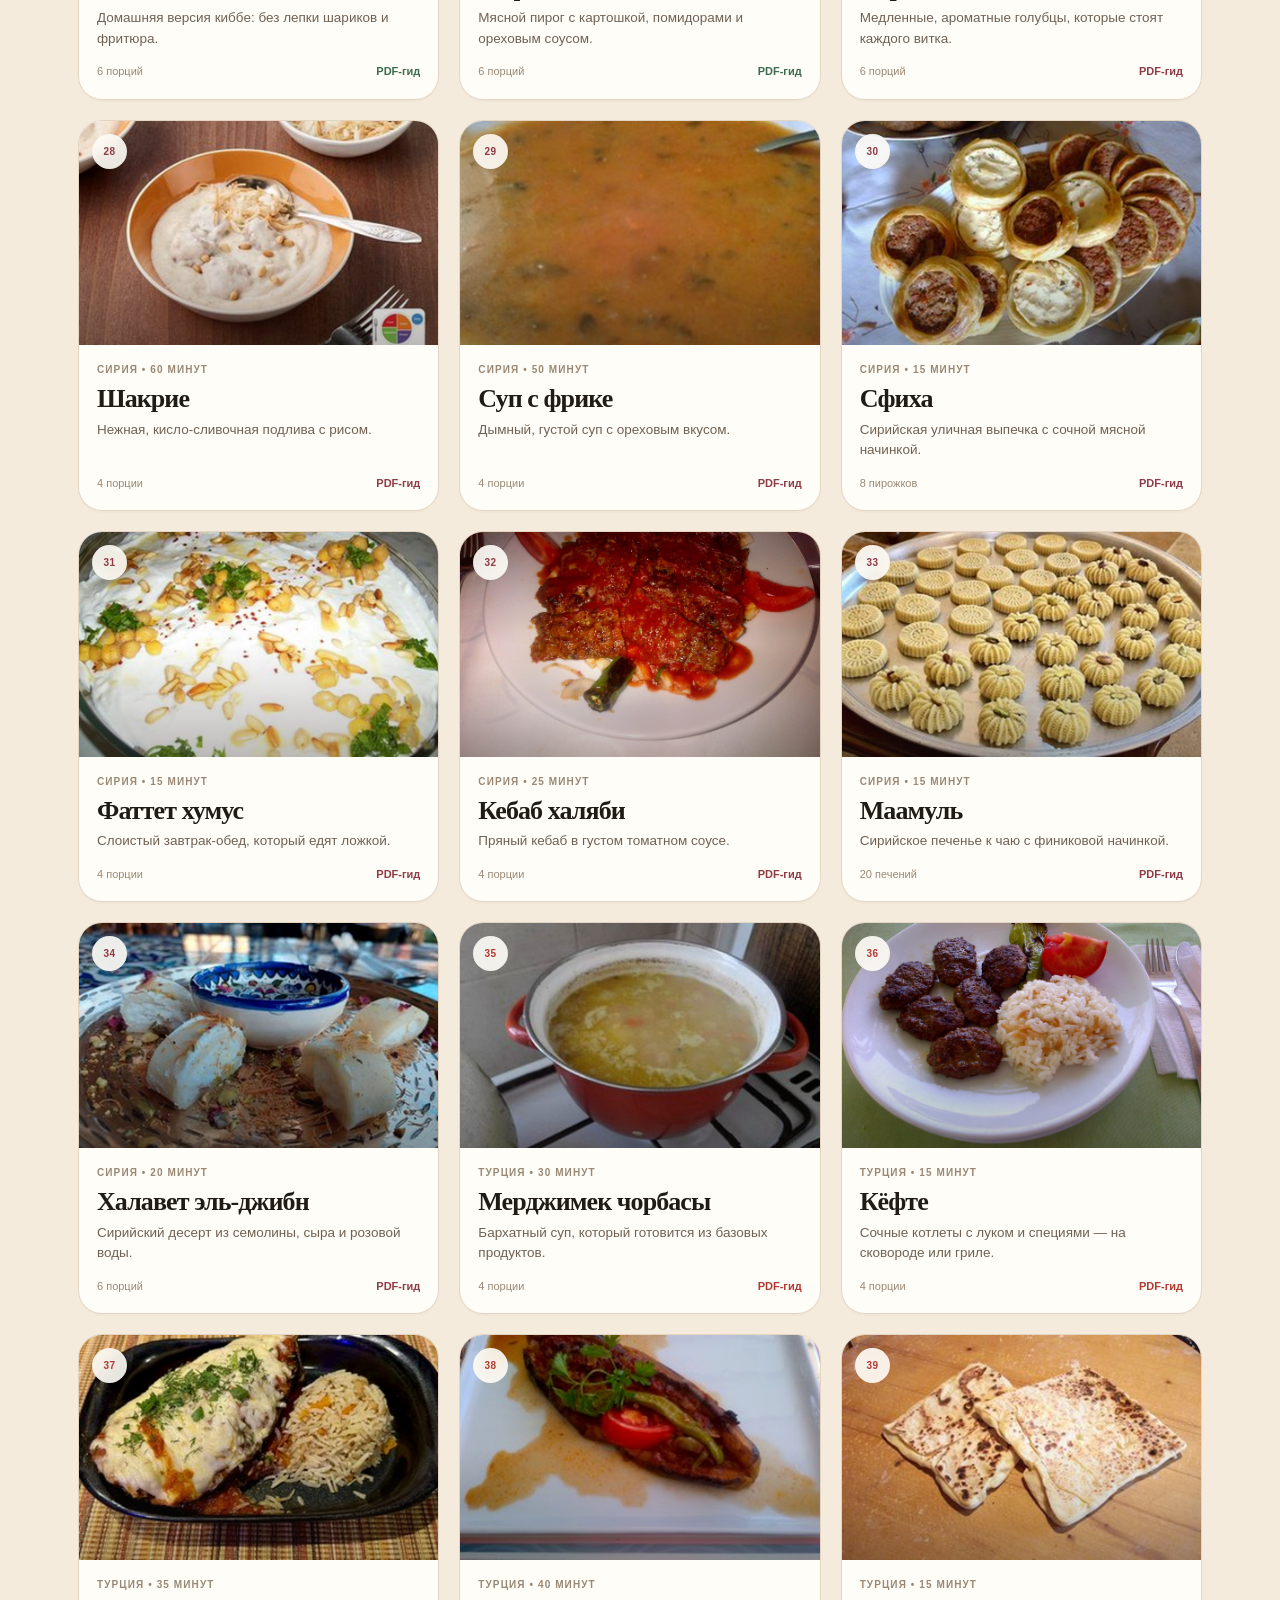
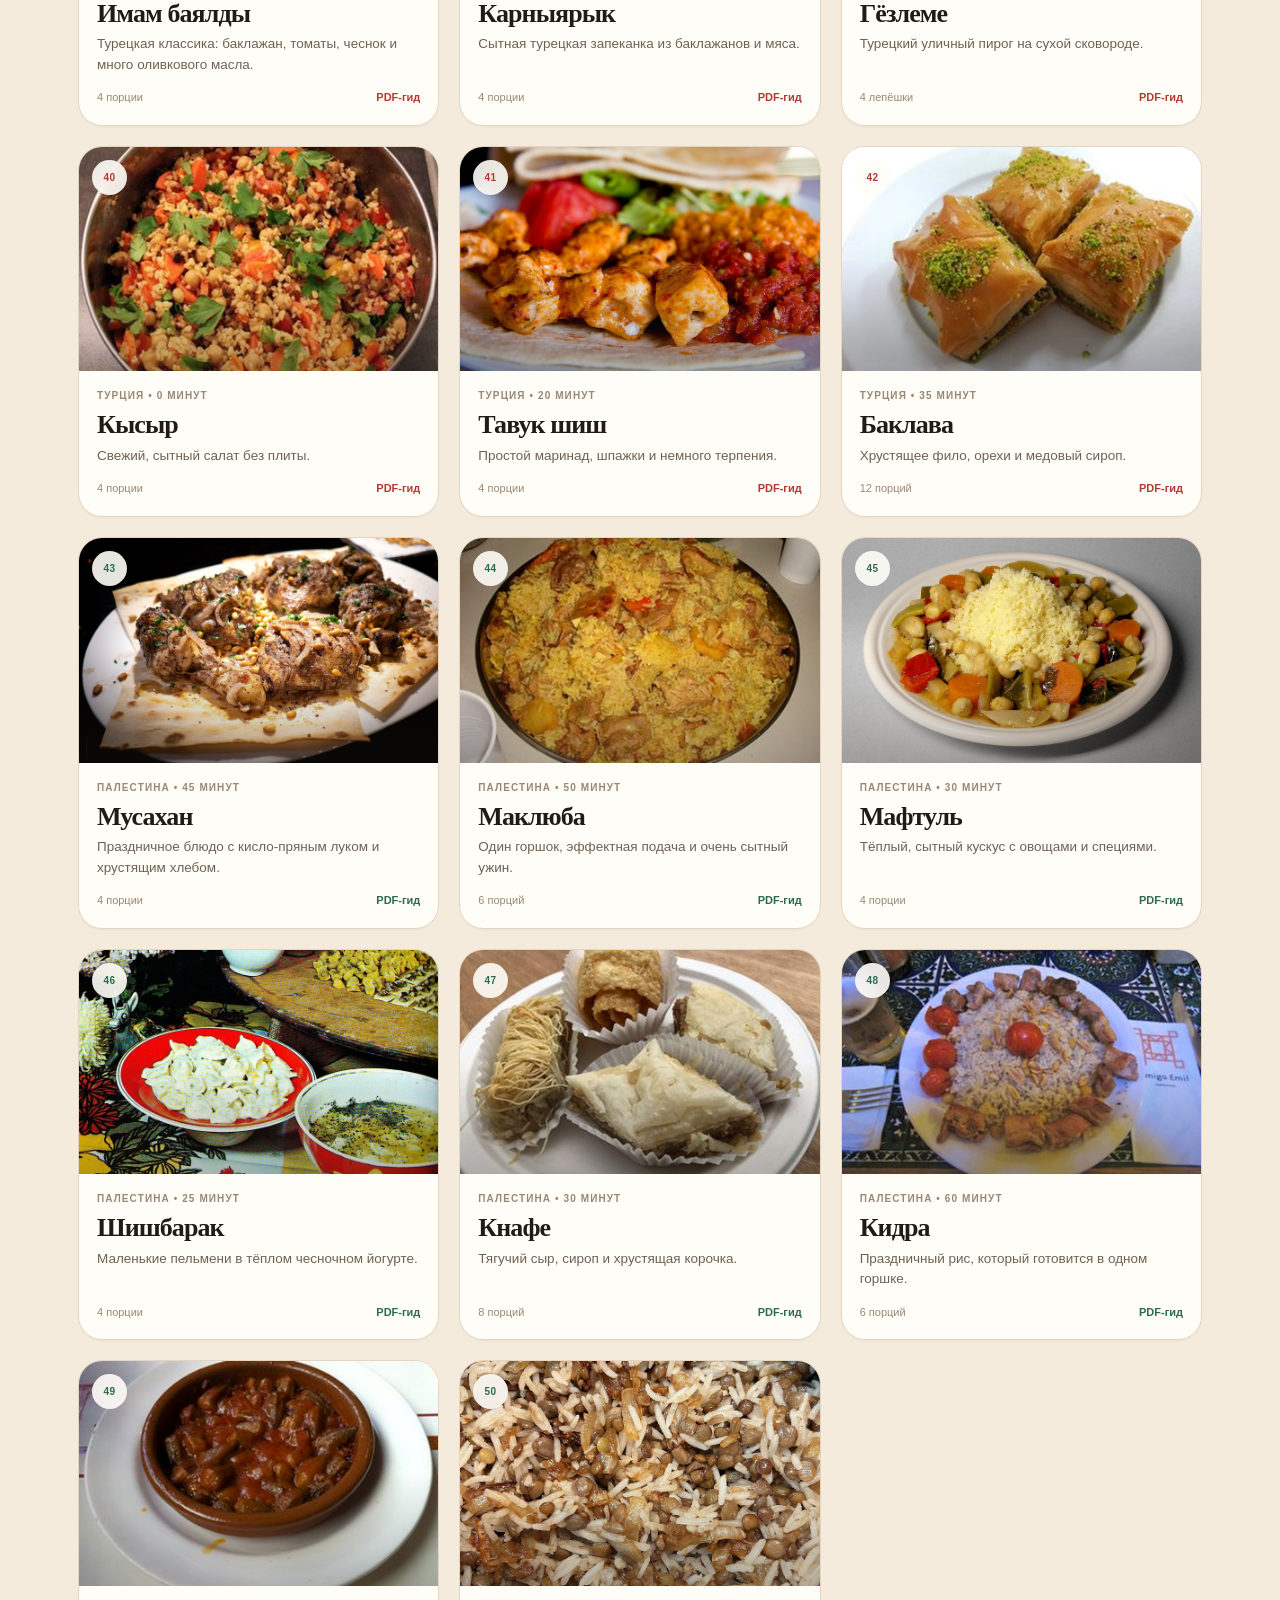
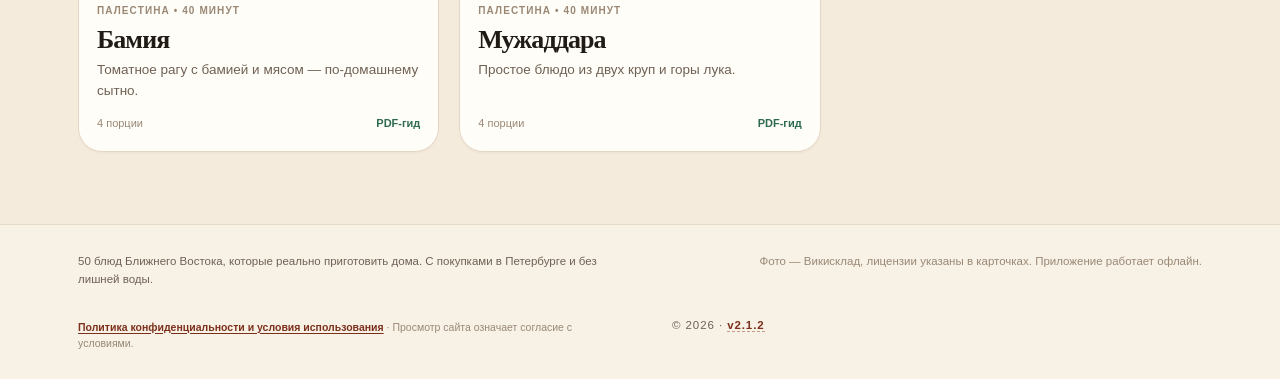
==== commit 65871d5c: "Release v2.1.2: fix falafel cooking steps" ====
--- a/index.html
+++ b/index.html
@@ -29,7 +29,7 @@
       <p>50 блюд Ближнего Востока, которые реально приготовить дома. С покупками в Петербурге и без лишней воды.</p>
       <p class="footer-meta">Фото — Викисклад, лицензии указаны в карточках. Приложение работает офлайн.</p>
       <p class="footer-legal"><a href="legal.html">Политика конфиденциальности и условия использования</a> · Просмотр сайта означает согласие с условиями.</p>
-      <p class="footer-version">© 2026 · <a class="version-link" href="changelog.html" data-app-version>v2.1.1</a></p>
+      <p class="footer-version">© 2026 · <a class="version-link" href="changelog.html" data-app-version>v2.1.2</a></p>
     </div>
   </footer>
 
